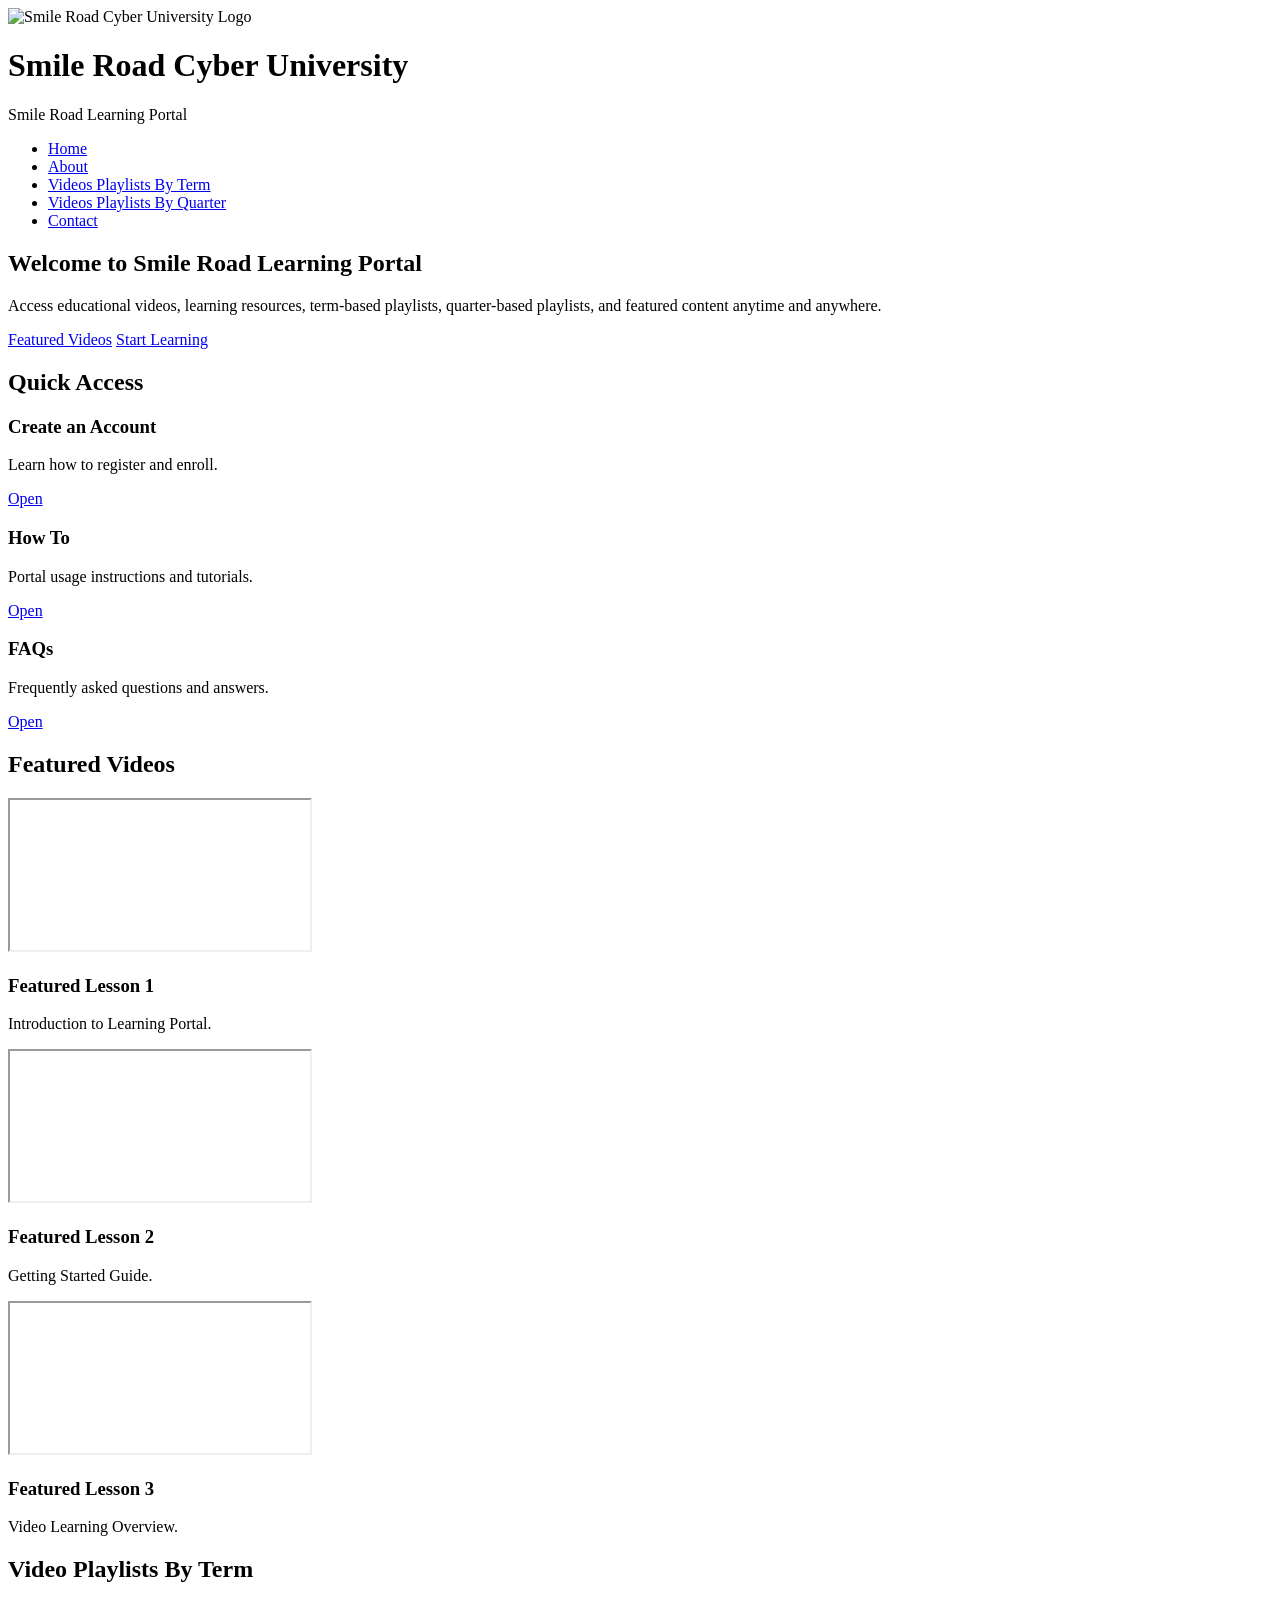
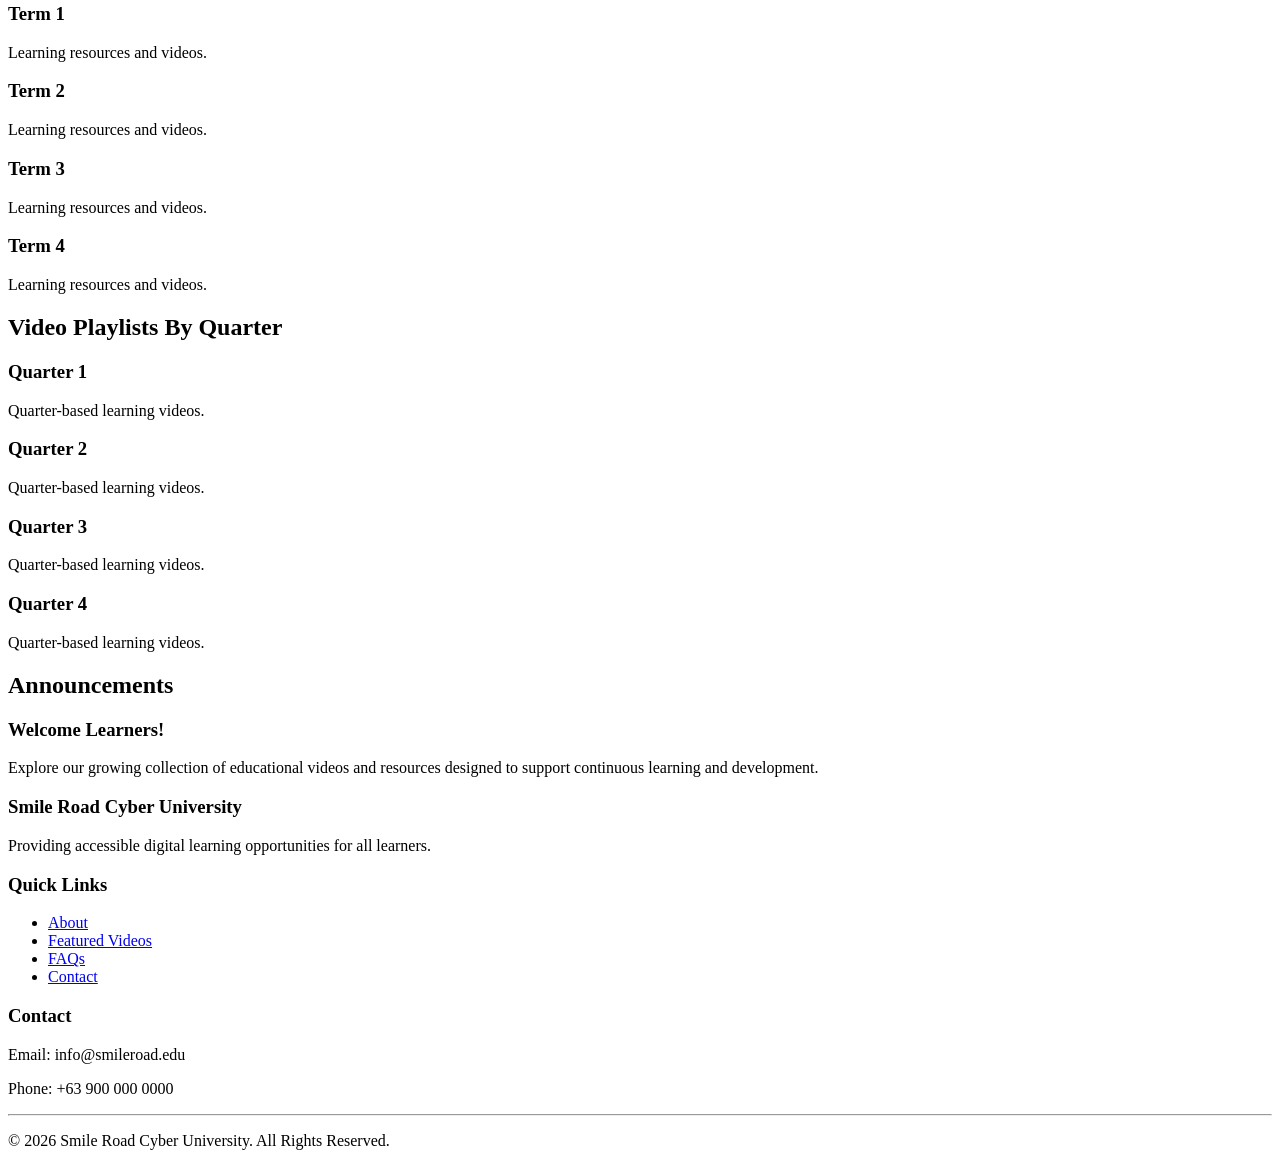
==== index.html @ a9e2092d "Create index.html" ====
<!DOCTYPE html>
<html lang="en">
<head>
    <meta charset="UTF-8">
    <meta name="viewport" content="width=device-width, initial-scale=1.0">
    <title>Smile Road Learning Portal | Home</title>

    <link rel="stylesheet" href="css/style.css">

    <link rel="preconnect" href="https://fonts.googleapis.com">
    <link href="https://fonts.googleapis.com/css2?family=Poppins:wght@300;400;500;600;700&display=swap" rel="stylesheet">
</head>

<body>

    <!-- HEADER -->
    <header>
        <div class="container">

            <div class="logo-area">
                <img src="images/logo.png" alt="Smile Road Cyber University Logo" class="logo">
                <div>
                    <h1>Smile Road Cyber University</h1>
                    <p>Smile Road Learning Portal</p>
                </div>
            </div>

            <nav>
                <ul>
                    <li><a href="index.html" class="active">Home</a></li>
                    <li><a href="about.html">About</a></li>
                    <li><a href="videos-by-term.html">Videos Playlists By Term</a></li>
                    <li><a href="videos-by-quarter.html">Videos Playlists By Quarter</a></li>
                    <li><a href="contact.html">Contact</a></li>
                </ul>
            </nav>

        </div>
    </header>

    <!-- HERO SECTION -->
    <section class="hero">
        <div class="hero-content">

            <h2>Welcome to Smile Road Learning Portal</h2>

            <p>
                Access educational videos, learning resources,
                term-based playlists, quarter-based playlists,
                and featured content anytime and anywhere.
            </p>

            <div class="hero-buttons">
                <a href="featured-videos.html" class="btn">Featured Videos</a>
                <a href="videos-by-term.html" class="btn btn-secondary">Start Learning</a>
            </div>

        </div>
    </section>

    <!-- QUICK LINKS -->
    <section class="quick-links">

        <div class="container">

            <h2>Quick Access</h2>

            <div class="cards">

                <div class="card">
                    <h3>Create an Account</h3>
                    <p>Learn how to register and enroll.</p>
                    <a href="create-account.html">Open</a>
                </div>

                <div class="card">
                    <h3>How To</h3>
                    <p>Portal usage instructions and tutorials.</p>
                    <a href="how-to.html">Open</a>
                </div>

                <div class="card">
                    <h3>FAQs</h3>
                    <p>Frequently asked questions and answers.</p>
                    <a href="faqs.html">Open</a>
                </div>

            </div>

        </div>

    </section>

    <!-- FEATURED VIDEOS -->
    <section class="featured-videos">

        <div class="container">

            <h2>Featured Videos</h2>

            <div class="video-grid">

                <div class="video-card">
                    <iframe
                        src="https://www.youtube.com/embed/dQw4w9WgXcQ"
                        title="Featured Video 1"
                        allowfullscreen>
                    </iframe>

                    <h3>Featured Lesson 1</h3>
                    <p>Introduction to Learning Portal.</p>
                </div>

                <div class="video-card">
                    <iframe
                        src="https://www.youtube.com/embed/jNQXAC9IVRw"
                        title="Featured Video 2"
                        allowfullscreen>
                    </iframe>

                    <h3>Featured Lesson 2</h3>
                    <p>Getting Started Guide.</p>
                </div>

                <div class="video-card">
                    <iframe
                        src="https://www.youtube.com/embed/M7lc1UVf-VE"
                        title="Featured Video 3"
                        allowfullscreen>
                    </iframe>

                    <h3>Featured Lesson 3</h3>
                    <p>Video Learning Overview.</p>
                </div>

            </div>

        </div>

    </section>

    <!-- TERM PLAYLISTS -->
    <section class="playlists">

        <div class="container">

            <h2>Video Playlists By Term</h2>

            <div class="cards">

                <div class="card">
                    <h3>Term 1</h3>
                    <p>Learning resources and videos.</p>
                </div>

                <div class="card">
                    <h3>Term 2</h3>
                    <p>Learning resources and videos.</p>
                </div>

                <div class="card">
                    <h3>Term 3</h3>
                    <p>Learning resources and videos.</p>
                </div>

                <div class="card">
                    <h3>Term 4</h3>
                    <p>Learning resources and videos.</p>
                </div>

            </div>

        </div>

    </section>

    <!-- QUARTER PLAYLISTS -->
    <section class="playlists-alt">

        <div class="container">

            <h2>Video Playlists By Quarter</h2>

            <div class="cards">

                <div class="card">
                    <h3>Quarter 1</h3>
                    <p>Quarter-based learning videos.</p>
                </div>

                <div class="card">
                    <h3>Quarter 2</h3>
                    <p>Quarter-based learning videos.</p>
                </div>

                <div class="card">
                    <h3>Quarter 3</h3>
                    <p>Quarter-based learning videos.</p>
                </div>

                <div class="card">
                    <h3>Quarter 4</h3>
                    <p>Quarter-based learning videos.</p>
                </div>

            </div>

        </div>

    </section>

    <!-- ANNOUNCEMENTS -->
    <section class="announcements">

        <div class="container">

            <h2>Announcements</h2>

            <div class="announcement-box">

                <h3>Welcome Learners!</h3>

                <p>
                    Explore our growing collection of educational
                    videos and resources designed to support
                    continuous learning and development.
                </p>

            </div>

        </div>

    </section>

    <!-- FOOTER -->
    <footer>

        <div class="container">

            <div class="footer-grid">

                <div>
                    <h3>Smile Road Cyber University</h3>
                    <p>
                        Providing accessible digital learning
                        opportunities for all learners.
                    </p>
                </div>

                <div>
                    <h3>Quick Links</h3>

                    <ul>
                        <li><a href="about.html">About</a></li>
                        <li><a href="featured-videos.html">Featured Videos</a></li>
                        <li><a href="faqs.html">FAQs</a></li>
                        <li><a href="contact.html">Contact</a></li>
                    </ul>
                </div>

                <div>
                    <h3>Contact</h3>

                    <p>Email: info@smileroad.edu</p>
                    <p>Phone: +63 900 000 0000</p>
                </div>

            </div>

            <hr>

            <p class="copyright">
                © 2026 Smile Road Cyber University.
                All Rights Reserved.
            </p>

        </div>

    </footer>

    <script src="js/script.js"></script>

</body>
</html>
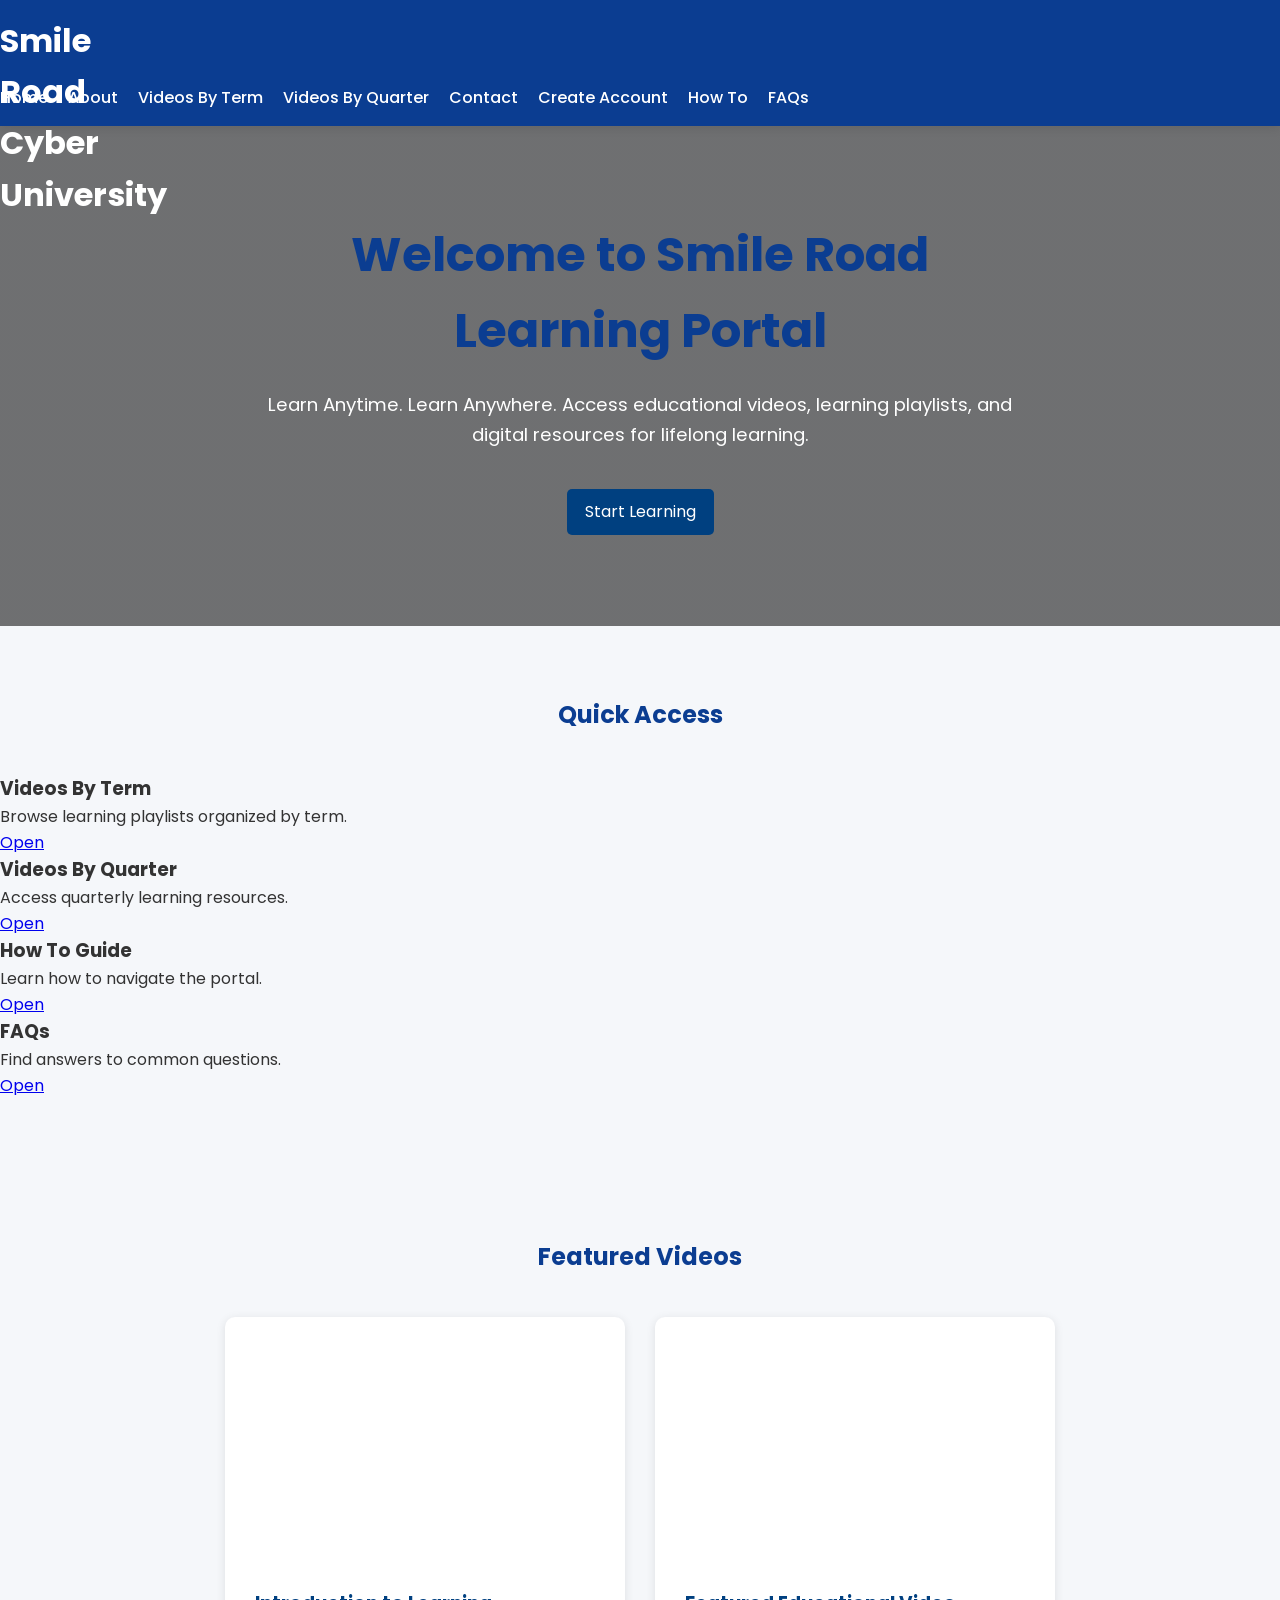
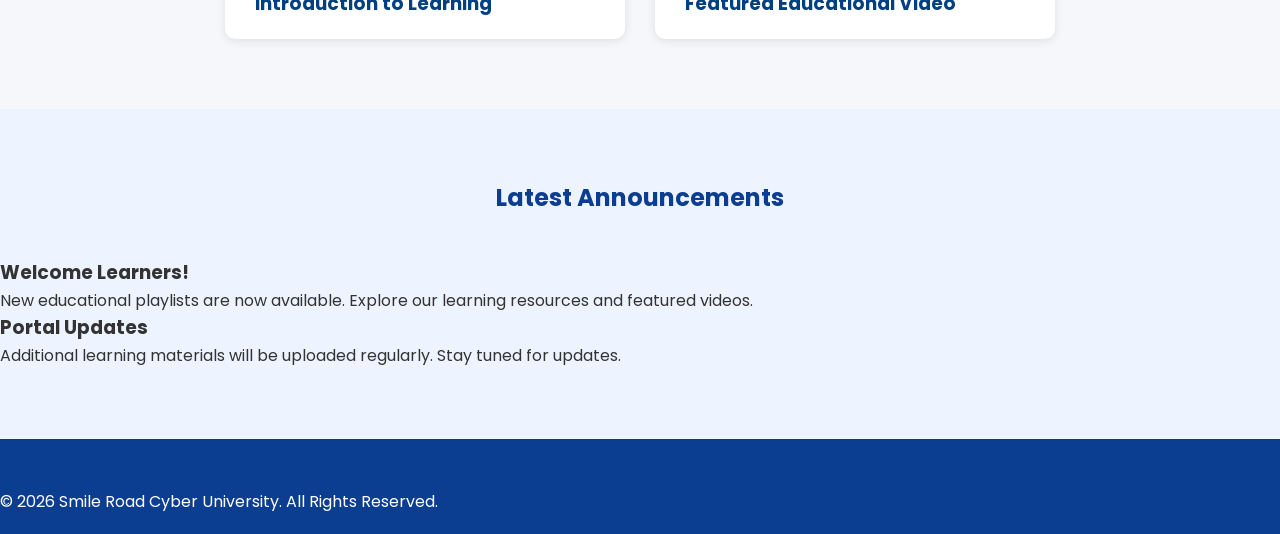
==== commit 2c23fc59: "Update index.html" ====
--- a/index.html
+++ b/index.html
@@ -13,272 +13,137 @@
 
 <body>
 
-    <!-- HEADER -->
-    <header>
-        <div class="container">
+<header>
+    <div class="logo">
+        <h1>Smile Road Cyber University</h1>
+    </div>
 
-            <div class="logo-area">
-                <img src="images/logo.png" alt="Smile Road Cyber University Logo" class="logo">
-                <div>
-                    <h1>Smile Road Cyber University</h1>
-                    <p>Smile Road Learning Portal</p>
-                </div>
-            </div>
+    <nav>
+        <ul>
+            <li><a href="index.html">Home</a></li>
+            <li><a href="about.html">About</a></li>
+            <li><a href="videos-by-term.html">Videos By Term</a></li>
+            <li><a href="videos-by-quarter.html">Videos By Quarter</a></li>
+            <li><a href="contact.html">Contact</a></li>
+            <li><a href="create-account.html">Create Account</a></li>
+            <li><a href="how-to.html">How To</a></li>
+            <li><a href="faqs.html">FAQs</a></li>
+        </ul>
+    </nav>
+</header>
 
-            <nav>
-                <ul>
-                    <li><a href="index.html" class="active">Home</a></li>
-                    <li><a href="about.html">About</a></li>
-                    <li><a href="videos-by-term.html">Videos Playlists By Term</a></li>
-                    <li><a href="videos-by-quarter.html">Videos Playlists By Quarter</a></li>
-                    <li><a href="contact.html">Contact</a></li>
-                </ul>
-            </nav>
+<!-- HERO SECTION -->
 
-        </div>
-    </header>
+<section class="hero">
 
-    <!-- HERO SECTION -->
-    <section class="hero">
-        <div class="hero-content">
+    <div class="hero-content">
+        <h2>Welcome to Smile Road Learning Portal</h2>
 
-            <h2>Welcome to Smile Road Learning Portal</h2>
+        <p>
+            Learn Anytime. Learn Anywhere.
+            Access educational videos, learning playlists,
+            and digital resources for lifelong learning.
+        </p>
 
-            <p>
-                Access educational videos, learning resources,
-                term-based playlists, quarter-based playlists,
-                and featured content anytime and anywhere.
-            </p>
+        <a href="videos-by-term.html" class="btn-primary">
+            Start Learning
+        </a>
 
-            <div class="hero-buttons">
-                <a href="featured-videos.html" class="btn">Featured Videos</a>
-                <a href="videos-by-term.html" class="btn btn-secondary">Start Learning</a>
-            </div>
+    </div>
 
-        </div>
-    </section>
+</section>
 
-    <!-- QUICK LINKS -->
-    <section class="quick-links">
+<!-- QUICK LINKS -->
 
-        <div class="container">
+<section class="quick-links">
 
-            <h2>Quick Access</h2>
+    <h2>Quick Access</h2>
 
-            <div class="cards">
+    <div class="quick-grid">
 
-                <div class="card">
-                    <h3>Create an Account</h3>
-                    <p>Learn how to register and enroll.</p>
-                    <a href="create-account.html">Open</a>
-                </div>
-
-                <div class="card">
-                    <h3>How To</h3>
-                    <p>Portal usage instructions and tutorials.</p>
-                    <a href="how-to.html">Open</a>
-                </div>
-
-                <div class="card">
-                    <h3>FAQs</h3>
-                    <p>Frequently asked questions and answers.</p>
-                    <a href="faqs.html">Open</a>
-                </div>
-
-            </div>
-
+        <div class="quick-card">
+            <h3>Videos By Term</h3>
+            <p>Browse learning playlists organized by term.</p>
+            <a href="videos-by-term.html">Open</a>
         </div>
 
-    </section>
-
-    <!-- FEATURED VIDEOS -->
-    <section class="featured-videos">
-
-        <div class="container">
-
-            <h2>Featured Videos</h2>
-
-            <div class="video-grid">
-
-                <div class="video-card">
-                    <iframe
-                        src="https://www.youtube.com/embed/dQw4w9WgXcQ"
-                        title="Featured Video 1"
-                        allowfullscreen>
-                    </iframe>
-
-                    <h3>Featured Lesson 1</h3>
-                    <p>Introduction to Learning Portal.</p>
-                </div>
-
-                <div class="video-card">
-                    <iframe
-                        src="https://www.youtube.com/embed/jNQXAC9IVRw"
-                        title="Featured Video 2"
-                        allowfullscreen>
-                    </iframe>
-
-                    <h3>Featured Lesson 2</h3>
-                    <p>Getting Started Guide.</p>
-                </div>
-
-                <div class="video-card">
-                    <iframe
-                        src="https://www.youtube.com/embed/M7lc1UVf-VE"
-                        title="Featured Video 3"
-                        allowfullscreen>
-                    </iframe>
-
-                    <h3>Featured Lesson 3</h3>
-                    <p>Video Learning Overview.</p>
-                </div>
-
-            </div>
-
+        <div class="quick-card">
+            <h3>Videos By Quarter</h3>
+            <p>Access quarterly learning resources.</p>
+            <a href="videos-by-quarter.html">Open</a>
         </div>
 
-    </section>
-
-    <!-- TERM PLAYLISTS -->
-    <section class="playlists">
-
-        <div class="container">
-
-            <h2>Video Playlists By Term</h2>
-
-            <div class="cards">
-
-                <div class="card">
-                    <h3>Term 1</h3>
-                    <p>Learning resources and videos.</p>
-                </div>
-
-                <div class="card">
-                    <h3>Term 2</h3>
-                    <p>Learning resources and videos.</p>
-                </div>
-
-                <div class="card">
-                    <h3>Term 3</h3>
-                    <p>Learning resources and videos.</p>
-                </div>
-
-                <div class="card">
-                    <h3>Term 4</h3>
-                    <p>Learning resources and videos.</p>
-                </div>
-
-            </div>
-
+        <div class="quick-card">
+            <h3>How To Guide</h3>
+            <p>Learn how to navigate the portal.</p>
+            <a href="how-to.html">Open</a>
         </div>
 
-    </section>
-
-    <!-- QUARTER PLAYLISTS -->
-    <section class="playlists-alt">
-
-        <div class="container">
-
-            <h2>Video Playlists By Quarter</h2>
-
-            <div class="cards">
-
-                <div class="card">
-                    <h3>Quarter 1</h3>
-                    <p>Quarter-based learning videos.</p>
-                </div>
-
-                <div class="card">
-                    <h3>Quarter 2</h3>
-                    <p>Quarter-based learning videos.</p>
-                </div>
-
-                <div class="card">
-                    <h3>Quarter 3</h3>
-                    <p>Quarter-based learning videos.</p>
-                </div>
-
-                <div class="card">
-                    <h3>Quarter 4</h3>
-                    <p>Quarter-based learning videos.</p>
-                </div>
-
-            </div>
-
+        <div class="quick-card">
+            <h3>FAQs</h3>
+            <p>Find answers to common questions.</p>
+            <a href="faqs.html">Open</a>
         </div>
 
-    </section>
+    </div>
 
-    <!-- ANNOUNCEMENTS -->
-    <section class="announcements">
+</section>
 
-        <div class="container">
+<!-- FEATURED VIDEOS -->
 
-            <h2>Announcements</h2>
+<section class="featured-home">
 
-            <div class="announcement-box">
+    <h2>Featured Videos</h2>
 
-                <h3>Welcome Learners!</h3>
+    <div class="video-grid">
 
-                <p>
-                    Explore our growing collection of educational
-                    videos and resources designed to support
-                    continuous learning and development.
-                </p>
-
-            </div>
-
+        <div class="video-card">
+            <iframe width="100%" height="220"
+                src="https://www.youtube.com/embed/jNQXAC9IVRw"
+                allowfullscreen>
+            </iframe>
+            <h3>Introduction to Learning</h3>
         </div>
 
-    </section>
-
-    <!-- FOOTER -->
-    <footer>
-
-        <div class="container">
-
-            <div class="footer-grid">
-
-                <div>
-                    <h3>Smile Road Cyber University</h3>
-                    <p>
-                        Providing accessible digital learning
-                        opportunities for all learners.
-                    </p>
-                </div>
-
-                <div>
-                    <h3>Quick Links</h3>
-
-                    <ul>
-                        <li><a href="about.html">About</a></li>
-                        <li><a href="featured-videos.html">Featured Videos</a></li>
-                        <li><a href="faqs.html">FAQs</a></li>
-                        <li><a href="contact.html">Contact</a></li>
-                    </ul>
-                </div>
-
-                <div>
-                    <h3>Contact</h3>
-
-                    <p>Email: info@smileroad.edu</p>
-                    <p>Phone: +63 900 000 0000</p>
-                </div>
-
-            </div>
-
-            <hr>
-
-            <p class="copyright">
-                © 2026 Smile Road Cyber University.
-                All Rights Reserved.
-            </p>
-
+        <div class="video-card">
+            <iframe width="100%" height="220"
+                src="https://www.youtube.com/embed/dQw4w9WgXcQ"
+                allowfullscreen>
+            </iframe>
+            <h3>Featured Educational Video</h3>
         </div>
 
-    </footer>
+    </div>
 
-    <script src="js/script.js"></script>
+</section>
+
+<!-- ANNOUNCEMENTS -->
+
+<section class="announcements">
+
+    <h2>Latest Announcements</h2>
+
+    <div class="announcement-card">
+        <h3>Welcome Learners!</h3>
+        <p>
+            New educational playlists are now available.
+            Explore our learning resources and featured videos.
+        </p>
+    </div>
+
+    <div class="announcement-card">
+        <h3>Portal Updates</h3>
+        <p>
+            Additional learning materials will be uploaded regularly.
+            Stay tuned for updates.
+        </p>
+    </div>
+
+</section>
+
+<footer>
+    <p>&copy; 2026 Smile Road Cyber University. All Rights Reserved.</p>
+</footer>
 
 </body>
 </html>
--- a/css/style.css
+++ b/css/style.css
@@ -0,0 +1,748 @@
+/* ===================================
+   SMILE ROAD LEARNING PORTAL
+   MAIN STYLESHEET
+=================================== */
+
+*{
+    margin:0;
+    padding:0;
+    box-sizing:border-box;
+}
+
+html{
+    scroll-behavior:smooth;
+}
+
+body{
+    font-family:'Poppins', sans-serif;
+    background:#f5f7fa;
+    color:#333;
+    line-height:1.6;
+}
+
+/* =====================
+   CONTAINER
+===================== */
+
+.container{
+    width:90%;
+    max-width:1200px;
+    margin:auto;
+}
+
+/* =====================
+   HEADER
+===================== */
+
+header{
+    background:#0b3d91;
+    color:#fff;
+    padding:15px 0;
+    position:sticky;
+    top:0;
+    z-index:1000;
+    box-shadow:0 2px 10px rgba(0,0,0,0.1);
+}
+
+header .container{
+    display:flex;
+    justify-content:space-between;
+    align-items:center;
+    flex-wrap:wrap;
+}
+
+.logo-area{
+    display:flex;
+    align-items:center;
+    gap:15px;
+}
+
+.logo{
+    width:70px;
+    height:70px;
+    object-fit:contain;
+}
+
+.logo-area h1{
+    font-size:1.4rem;
+}
+
+.logo-area p{
+    font-size:0.85rem;
+}
+
+/* =====================
+   NAVIGATION
+===================== */
+
+nav ul{
+    display:flex;
+    list-style:none;
+    gap:20px;
+    flex-wrap:wrap;
+}
+
+nav ul li a{
+    text-decoration:none;
+    color:#fff;
+    font-weight:500;
+    transition:0.3s;
+}
+
+nav ul li a:hover,
+nav ul li a.active{
+    color:#ffd700;
+}
+
+/* =====================
+   HERO
+===================== */
+
+.hero{
+    background:linear-gradient(
+        rgba(0,0,0,0.55),
+        rgba(0,0,0,0.55)
+    ),
+    url('../images/banner.jpg');
+
+    background-size:cover;
+    background-position:center;
+    min-height:500px;
+
+    display:flex;
+    justify-content:center;
+    align-items:center;
+    text-align:center;
+
+    color:white;
+    padding:40px;
+}
+
+.hero-content{
+    max-width:800px;
+}
+
+.hero h2{
+    font-size:3rem;
+    margin-bottom:20px;
+}
+
+.hero p{
+    font-size:1.15rem;
+    margin-bottom:25px;
+}
+
+/* =====================
+   BUTTONS
+===================== */
+
+.btn{
+    display:inline-block;
+    background:#ffd700;
+    color:#000;
+    text-decoration:none;
+    padding:12px 25px;
+    border-radius:6px;
+    font-weight:600;
+    margin:5px;
+    transition:.3s;
+}
+
+.btn:hover{
+    transform:translateY(-2px);
+}
+
+.btn-secondary{
+    background:white;
+}
+
+/* =====================
+   SECTION
+===================== */
+
+section{
+    padding:70px 0;
+}
+
+section h2{
+    text-align:center;
+    margin-bottom:40px;
+    color:#0b3d91;
+}
+
+/* =====================
+   CARDS
+===================== */
+
+.cards{
+    display:grid;
+    grid-template-columns:repeat(auto-fit,minmax(250px,1fr));
+    gap:25px;
+}
+
+.card{
+    background:white;
+    border-radius:12px;
+    padding:25px;
+    box-shadow:0 3px 12px rgba(0,0,0,.08);
+    transition:.3s;
+    text-align:center;
+}
+
+.card:hover{
+    transform:translateY(-6px);
+}
+
+.card h3{
+    margin-bottom:15px;
+    color:#0b3d91;
+}
+
+.card p{
+    margin-bottom:15px;
+}
+
+.card a{
+    text-decoration:none;
+    color:#0b3d91;
+    font-weight:bold;
+}
+
+/* =====================
+   FEATURED VIDEOS
+===================== */
+
+.video-grid{
+    display:grid;
+    grid-template-columns:repeat(auto-fit,minmax(320px,1fr));
+    gap:30px;
+}
+
+.video-card{
+    background:white;
+    border-radius:10px;
+    overflow:hidden;
+    box-shadow:0 4px 12px rgba(0,0,0,.08);
+}
+
+.video-card iframe{
+    width:100%;
+    height:220px;
+    border:none;
+}
+
+.video-card h3{
+    padding:15px 15px 5px;
+}
+
+.video-card p{
+    padding:0 15px 15px;
+}
+
+/* =====================
+   ANNOUNCEMENTS
+===================== */
+
+.announcements{
+    background:#eef4ff;
+}
+
+.announcement-box{
+    background:white;
+    padding:30px;
+    border-radius:12px;
+    text-align:center;
+    box-shadow:0 3px 10px rgba(0,0,0,.08);
+}
+
+.announcement-box h3{
+    color:#0b3d91;
+    margin-bottom:15px;
+}
+
+/* =====================
+   FOOTER
+===================== */
+
+footer{
+    background:#0b3d91;
+    color:white;
+    padding:50px 0 20px;
+}
+
+.footer-grid{
+    display:grid;
+    grid-template-columns:repeat(auto-fit,minmax(250px,1fr));
+    gap:30px;
+}
+
+.footer-grid h3{
+    margin-bottom:15px;
+    color:#ffd700;
+}
+
+.footer-grid ul{
+    list-style:none;
+}
+
+.footer-grid ul li{
+    margin-bottom:10px;
+}
+
+.footer-grid ul li a{
+    color:white;
+    text-decoration:none;
+}
+
+.footer-grid ul li a:hover{
+    color:#ffd700;
+}
+
+footer hr{
+    margin:30px 0;
+    border:none;
+    height:1px;
+    background:rgba(255,255,255,.2);
+}
+
+.copyright{
+    text-align:center;
+}
+
+/* =====================
+   TABLES
+===================== */
+
+table{
+    width:100%;
+    border-collapse:collapse;
+    margin-top:20px;
+}
+
+table th,
+table td{
+    border:1px solid #ddd;
+    padding:12px;
+    text-align:left;
+}
+
+table th{
+    background:#0b3d91;
+    color:white;
+}
+
+/* =====================
+   FORMS
+===================== */
+
+form{
+    background:white;
+    padding:30px;
+    border-radius:12px;
+    box-shadow:0 3px 10px rgba(0,0,0,.08);
+}
+
+form label{
+    display:block;
+    margin-bottom:5px;
+    font-weight:600;
+}
+
+form input,
+form textarea,
+form select{
+    width:100%;
+    padding:12px;
+    margin-bottom:15px;
+    border:1px solid #ccc;
+    border-radius:6px;
+}
+
+form button{
+    background:#0b3d91;
+    color:white;
+    border:none;
+    padding:12px 20px;
+    border-radius:6px;
+    cursor:pointer;
+}
+
+form button:hover{
+    opacity:.9;
+}
+
+/* =====================
+   FAQS
+===================== */
+
+.faq-item{
+    background:white;
+    margin-bottom:15px;
+    border-radius:8px;
+    overflow:hidden;
+    box-shadow:0 3px 10px rgba(0,0,0,.08);
+}
+
+.faq-question{
+    background:#0b3d91;
+    color:white;
+    padding:15px;
+    cursor:pointer;
+    font-weight:600;
+}
+
+.faq-answer{
+    padding:15px;
+}
+
+/* =====================
+   CONTACT
+===================== */
+
+.contact-info{
+    display:grid;
+    grid-template-columns:repeat(auto-fit,minmax(250px,1fr));
+    gap:25px;
+}
+
+.contact-card{
+    background:white;
+    padding:25px;
+    border-radius:12px;
+    text-align:center;
+    box-shadow:0 3px 10px rgba(0,0,0,.08);
+}
+
+/* =====================
+   UTILITIES
+===================== */
+
+.text-center{
+    text-align:center;
+}
+
+.mt-1{margin-top:10px;}
+.mt-2{margin-top:20px;}
+.mt-3{margin-top:30px;}
+.mt-4{margin-top:40px;}
+.mt-5{margin-top:50px;}
+
+.mb-1{margin-bottom:10px;}
+.mb-2{margin-bottom:20px;}
+.mb-3{margin-bottom:30px;}
+.mb-4{margin-bottom:40px;}
+.mb-5{margin-bottom:50px;}
+
+/* =====================
+   MOBILE RESPONSIVE
+===================== */
+
+@media(max-width:992px){
+
+    header .container{
+        flex-direction:column;
+        gap:20px;
+    }
+
+    nav ul{
+        justify-content:center;
+    }
+
+    .hero h2{
+        font-size:2.3rem;
+    }
+
+}
+
+@media(max-width:768px){
+
+    .hero{
+        min-height:400px;
+        padding:25px;
+    }
+
+    .hero h2{
+        font-size:2rem;
+    }
+
+    .hero p{
+        font-size:1rem;
+    }
+
+    nav ul{
+        flex-direction:column;
+        text-align:center;
+    }
+
+    .logo-area{
+        flex-direction:column;
+        text-align:center;
+    }
+
+}
+
+@media(max-width:480px){
+
+    .hero h2{
+        font-size:1.6rem;
+    }
+
+    .btn{
+        display:block;
+        width:100%;
+        margin-bottom:10px;
+    }
+
+}
+.featured-videos {
+    padding: 50px 20px;
+    text-align: center;
+}
+
+.video-grid {
+    display: flex;
+    flex-wrap: wrap;
+    justify-content: center;
+    gap: 30px;
+    margin-top: 30px;
+}
+
+.video-card {
+    width: 400px;
+    background: #ffffff;
+    border-radius: 10px;
+    padding: 15px;
+    box-shadow: 0 2px 10px rgba(0,0,0,0.1);
+}
+
+.video-card h3 {
+    margin-top: 15px;
+    color: #004080;
+}
+.page-banner {
+    text-align: center;
+    padding: 50px 20px;
+    background: #f4f4f4;
+}
+
+.playlist-container {
+    display: flex;
+    flex-wrap: wrap;
+    justify-content: center;
+    gap: 20px;
+    padding: 40px;
+}
+
+.card {
+    background: white;
+    width: 250px;
+    padding: 20px;
+    border-radius: 10px;
+    box-shadow: 0 2px 10px rgba(0,0,0,0.1);
+    text-align: center;
+}
+
+.card h3 {
+    color: #004080;
+    margin-bottom: 10px;
+}
+
+.card a {
+    display: inline-block;
+    margin-top: 15px;
+    text-decoration: none;
+    background: #004080;
+    color: white;
+    padding: 10px 15px;
+    border-radius: 5px;
+}
+
+.card a:hover {
+    background: #0066cc;
+}
+.contact-section {
+    display: flex;
+    flex-wrap: wrap;
+    gap: 40px;
+    padding: 50px;
+}
+
+.contact-info,
+.contact-form {
+    flex: 1;
+    min-width: 300px;
+}
+
+.contact-info h3,
+.contact-form h3 {
+    margin-bottom: 20px;
+    color: #004080;
+}
+
+.contact-info p {
+    margin-bottom: 15px;
+}
+
+.contact-form form {
+    display: flex;
+    flex-direction: column;
+}
+
+.contact-form label {
+    margin-top: 15px;
+    margin-bottom: 5px;
+    font-weight: bold;
+}
+
+.contact-form input,
+.contact-form textarea {
+    padding: 12px;
+    border: 1px solid #cccccc;
+    border-radius: 5px;
+}
+
+.contact-form button {
+    margin-top: 20px;
+    padding: 12px;
+    background: #004080;
+    color: white;
+    border: none;
+    border-radius: 5px;
+    cursor: pointer;
+}
+
+.contact-form button:hover {
+    background: #0066cc;
+}
+
+.map-section {
+    padding: 50px;
+    text-align: center;
+}
+
+.map-section h2 {
+    margin-bottom: 20px;
+    color: #004080;
+}
+.account-section {
+    display: flex;
+    flex-wrap: wrap;
+    gap: 25px;
+    padding: 50px;
+    justify-content: center;
+}
+
+.account-card {
+    background: #ffffff;
+    width: 320px;
+    padding: 25px;
+    border-radius: 10px;
+    box-shadow: 0 2px 10px rgba(0,0,0,0.1);
+}
+
+.account-card h3 {
+    color: #004080;
+    margin-bottom: 15px;
+}
+
+.account-card ol,
+.account-card ul {
+    padding-left: 20px;
+}
+
+.account-card li {
+    margin-bottom: 10px;
+}
+
+.btn-primary {
+    display: inline-block;
+    margin-top: 15px;
+    padding: 10px 18px;
+    background: #004080;
+    color: white;
+    text-decoration: none;
+    border-radius: 5px;
+}
+
+.btn-primary:hover {
+    background: #0066cc;
+}
+.howto-section {
+    display: flex;
+    flex-wrap: wrap;
+    justify-content: center;
+    gap: 25px;
+    padding: 50px;
+}
+
+.step-card {
+    width: 280px;
+    background: #ffffff;
+    padding: 25px;
+    border-radius: 10px;
+    text-align: center;
+    box-shadow: 0 2px 10px rgba(0,0,0,0.1);
+}
+
+.step-number {
+    width: 60px;
+    height: 60px;
+    line-height: 60px;
+    margin: 0 auto 15px;
+    background: #004080;
+    color: white;
+    font-size: 24px;
+    font-weight: bold;
+    border-radius: 50%;
+}
+
+.step-card h3 {
+    color: #004080;
+    margin-bottom: 10px;
+}
+
+.learning-tips {
+    padding: 50px;
+    background: #f5f5f5;
+}
+
+.learning-tips h2 {
+    text-align: center;
+    color: #004080;
+    margin-bottom: 20px;
+}
+
+.learning-tips ul {
+    max-width: 700px;
+    margin: auto;
+}
+
+.learning-tips li {
+    margin-bottom: 12px;
+    font-size: 17px;
+}
+.faq-container {
+    max-width: 900px;
+    margin: 50px auto;
+    padding: 20px;
+}
+
+.faq-item {
+    background: #ffffff;
+    margin-bottom: 15px;
+    border-radius: 8px;
+    padding: 15px;
+    box-shadow: 0 2px 8px rgba(0,0,0,0.1);
+}
+
+.faq-item summary {
+    cursor: pointer;
+    font-weight: bold;
+    color: #004080;
+    font-size: 18px;
+}
+
+.faq-item p {
+    margin-top: 15px;
+    line-height: 1.6;
+}
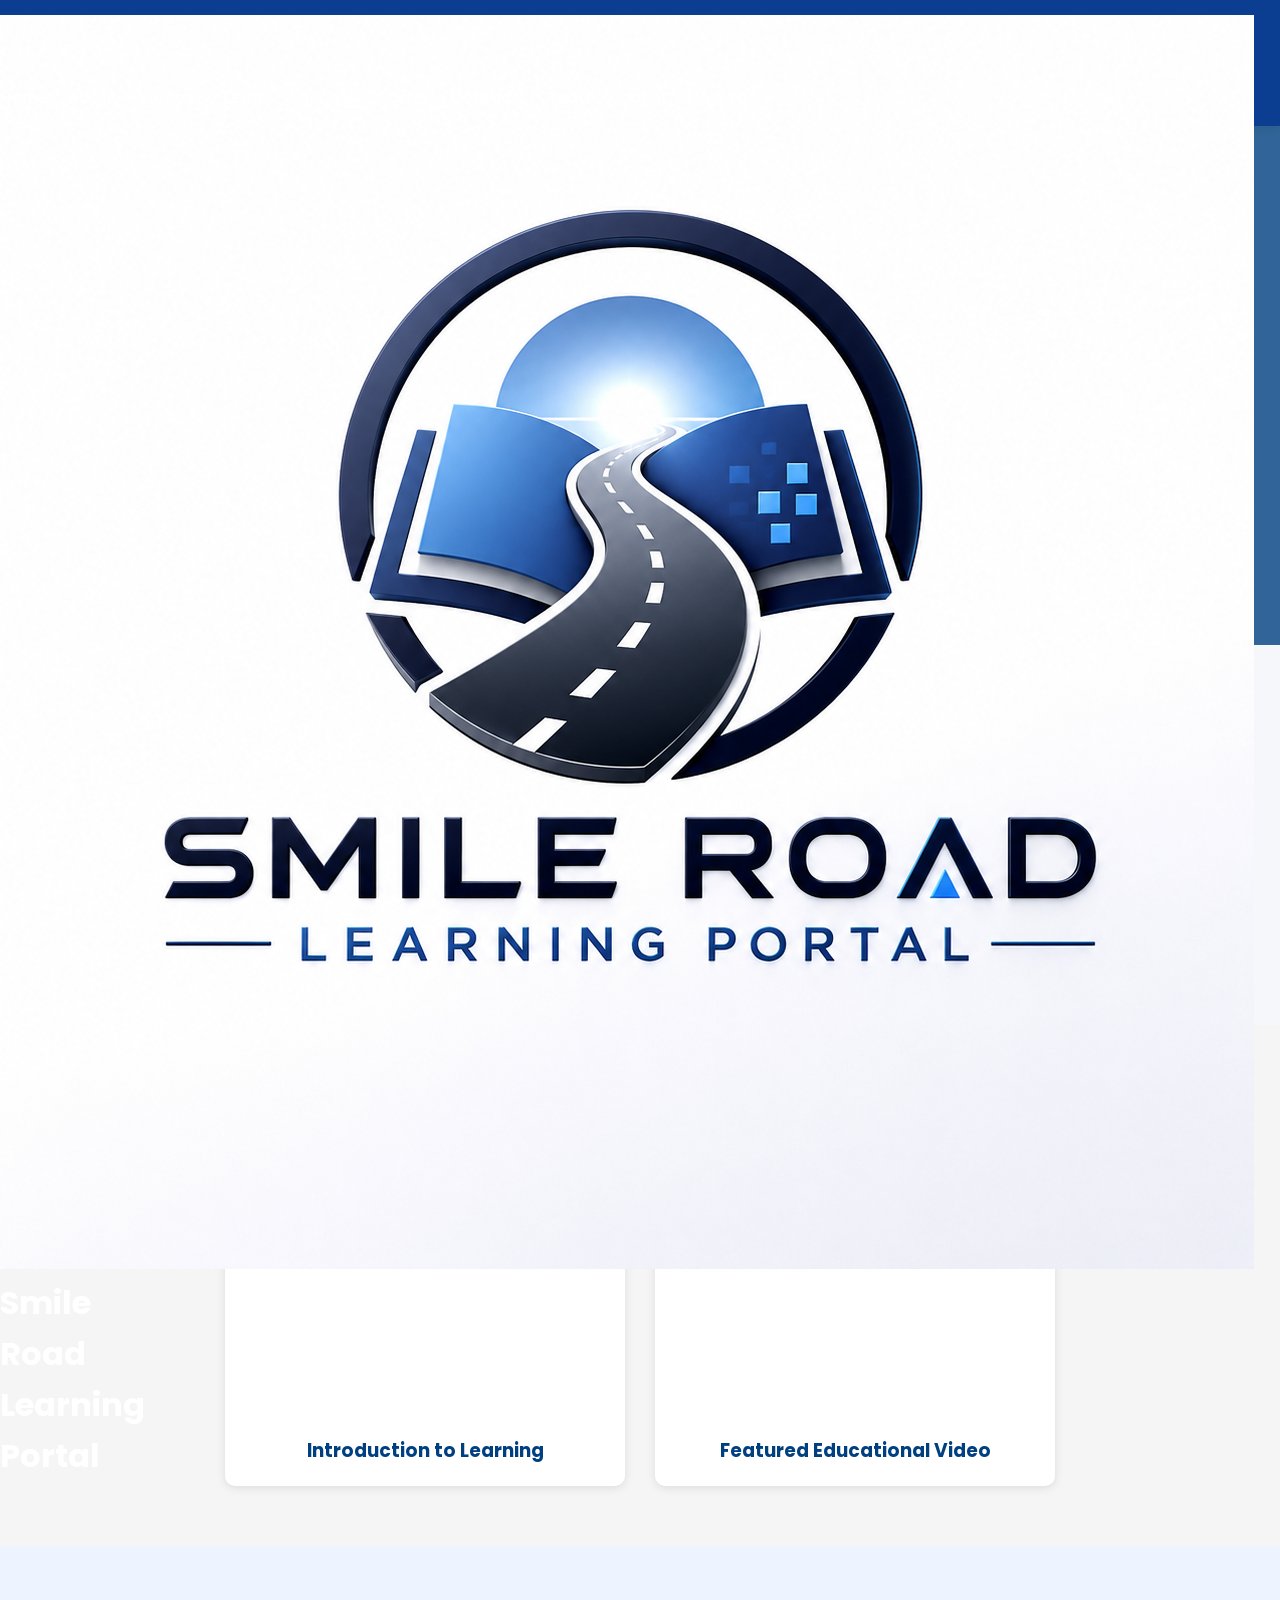
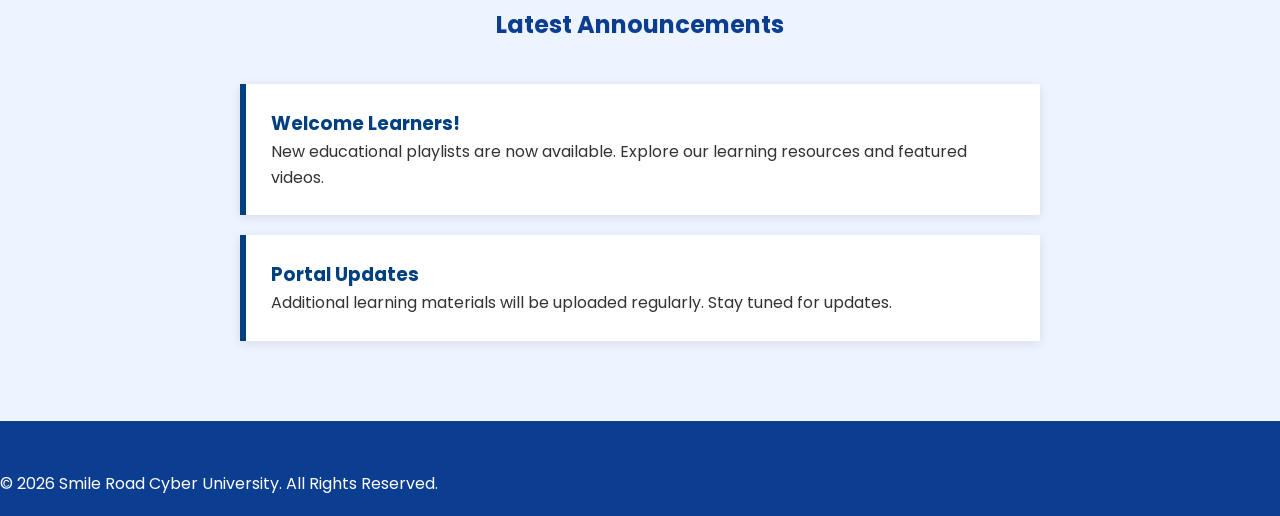
==== commit dbf06915: "Update index.html" ====
--- a/index.html
+++ b/index.html
@@ -14,9 +14,10 @@
 <body>
 
 <header>
-    <div class="logo">
-        <h1>Smile Road Cyber University</h1>
-    </div>
+<div class="logo">
+    <img src="assets/logos/logo.png" alt="Smile Road Logo">
+    <h1>Smile Road Learning Portal</h1>
+</div>
 
     <nav>
         <ul>
--- a/css/style.css
+++ b/css/style.css
@@ -746,3 +746,93 @@
     margin-top: 15px;
     line-height: 1.6;
 }
+/* HERO */
+
+.hero {
+    background: linear-gradient(
+        rgba(0,64,128,0.8),
+        rgba(0,64,128,0.8)
+    ),
+    url('../images/banner.jpg');
+
+    background-size: cover;
+    background-position: center;
+
+    color: white;
+    text-align: center;
+    padding: 120px 20px;
+}
+
+.hero h2 {
+    font-size: 42px;
+    margin-bottom: 20px;
+}
+
+.hero p {
+    max-width: 800px;
+    margin: auto;
+    font-size: 20px;
+}
+
+/* QUICK LINKS */
+
+.quick-links {
+    padding: 60px 20px;
+    text-align: center;
+}
+
+.quick-grid {
+    display: flex;
+    flex-wrap: wrap;
+    gap: 25px;
+    justify-content: center;
+}
+
+.quick-card {
+    width: 250px;
+    background: white;
+    padding: 20px;
+    border-radius: 10px;
+    box-shadow: 0 2px 10px rgba(0,0,0,.1);
+}
+
+.quick-card h3 {
+    color: #004080;
+}
+
+.quick-card a {
+    display: inline-block;
+    margin-top: 15px;
+    background: #004080;
+    color: white;
+    padding: 10px 20px;
+    text-decoration: none;
+    border-radius: 5px;
+}
+
+/* FEATURED HOME */
+
+.featured-home {
+    padding: 60px 20px;
+    background: #f5f5f5;
+    text-align: center;
+}
+
+/* ANNOUNCEMENTS */
+
+.announcements {
+    padding: 60px 20px;
+}
+
+.announcement-card {
+    background: white;
+    margin: 20px auto;
+    max-width: 800px;
+    padding: 25px;
+    border-left: 6px solid #004080;
+    box-shadow: 0 2px 10px rgba(0,0,0,.1);
+}
+
+.announcement-card h3 {
+    color: #004080;
+}
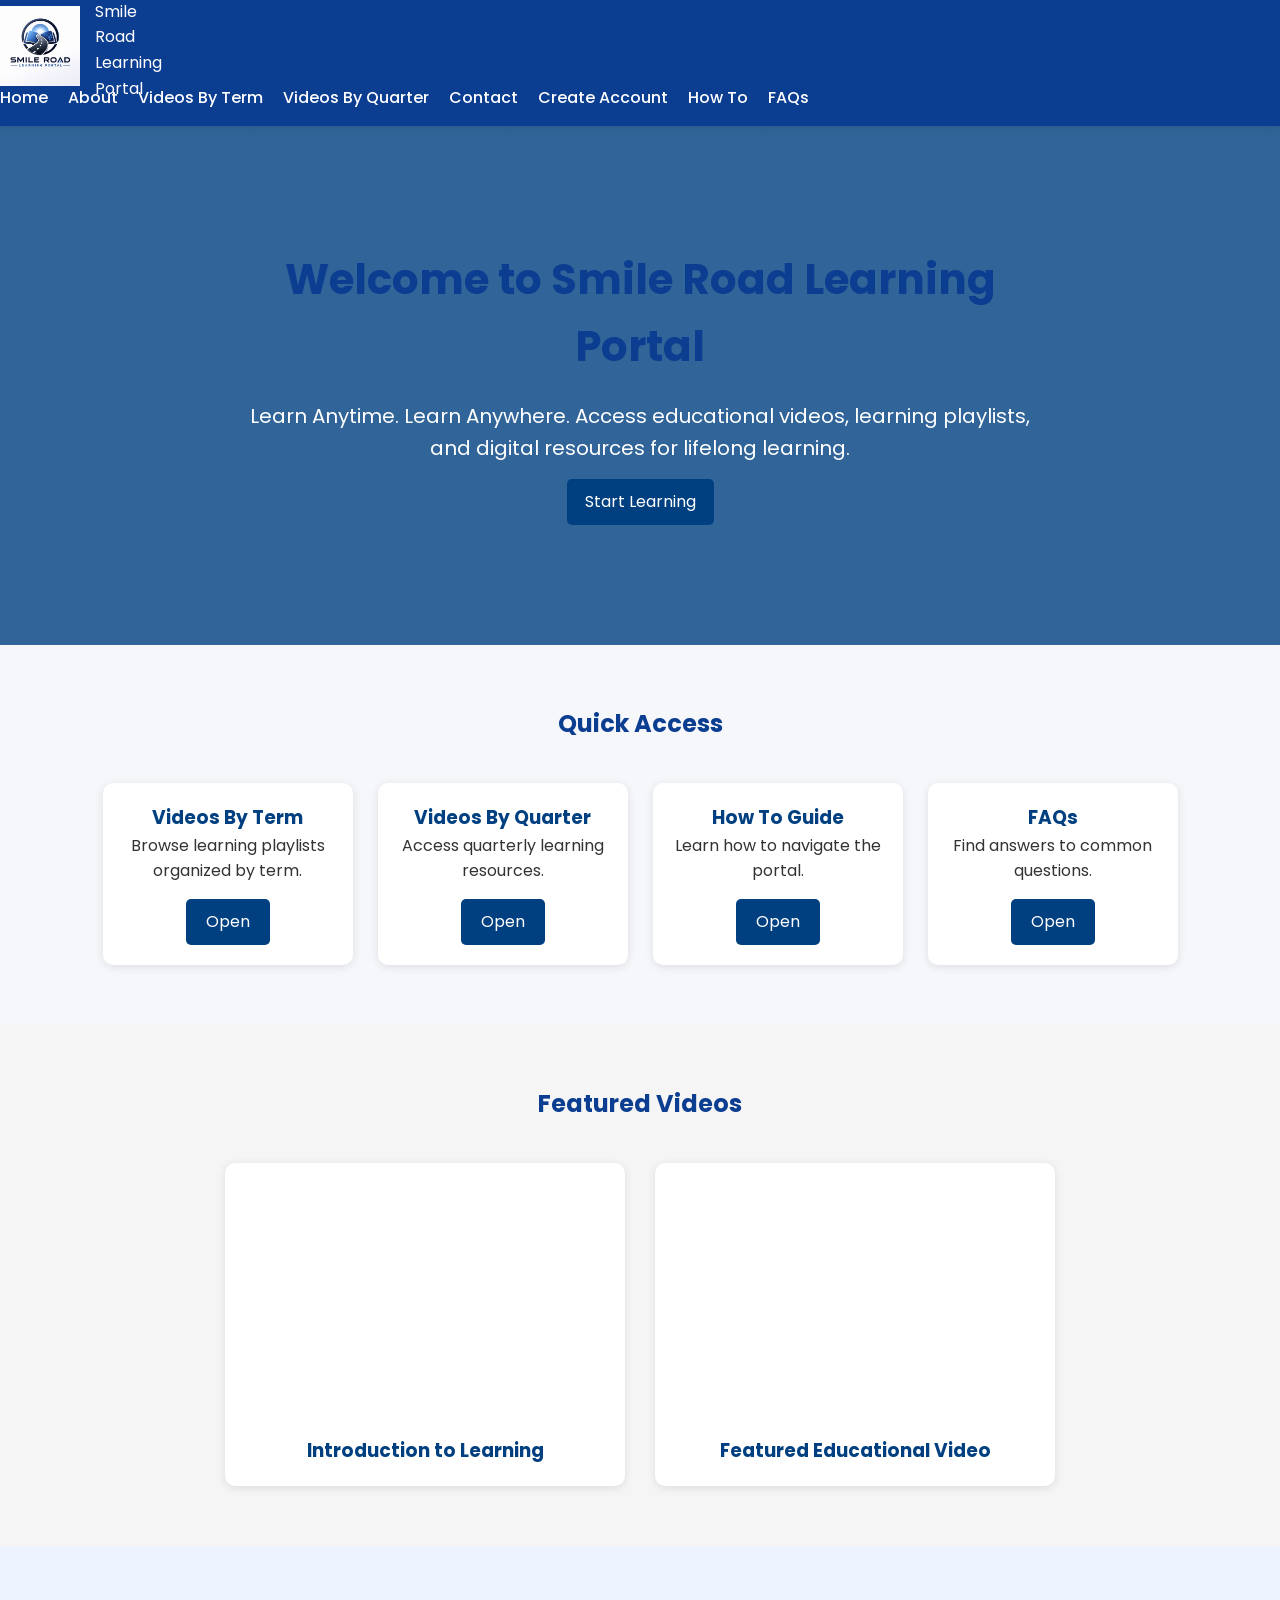
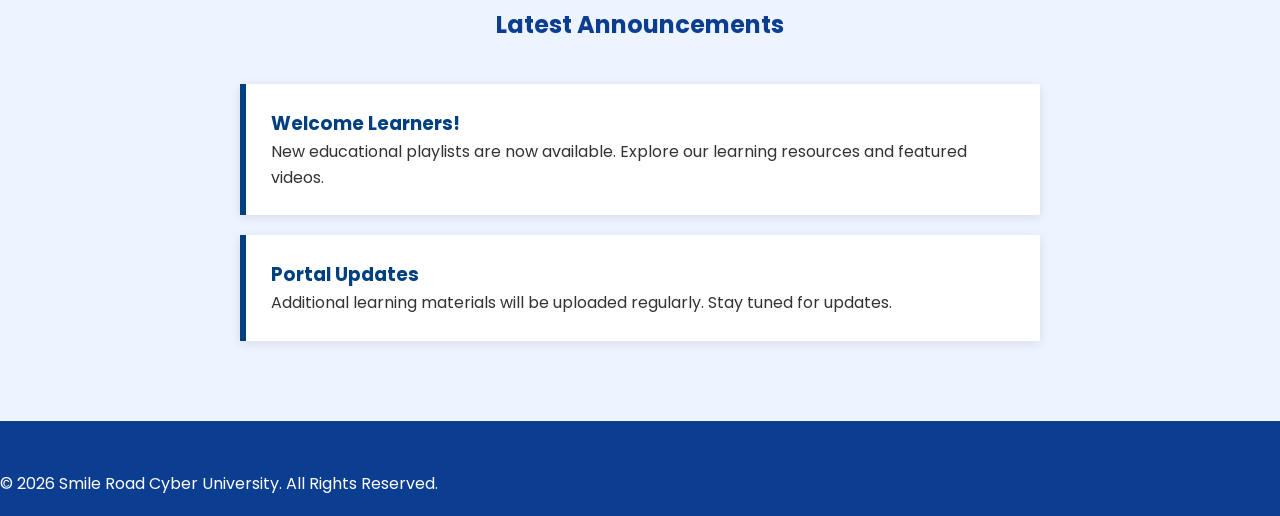
==== commit 8c1cef07: "Update index.html" ====
--- a/index.html
+++ b/index.html
@@ -15,8 +15,10 @@
 
 <header>
 <div class="logo">
-    <img src="assets/logos/logo.png" alt="Smile Road Logo">
-    <h1>Smile Road Learning Portal</h1>
+    <a href="index.html">
+        <img src="assets/logos/logo.png" alt="Smile Road Logo">
+    </a>
+    <span>Smile Road Learning Portal</span>
 </div>
 
     <nav>
--- a/css/style.css
+++ b/css/style.css
@@ -836,3 +836,18 @@
 .announcement-card h3 {
     color: #004080;
 }
+.logo {
+    display: flex;
+    align-items: center;
+    gap: 15px;
+}
+
+.logo img {
+    width: 80px;
+    height: auto;
+}
+
+.logo h1 {
+    color: white;
+    margin: 0;
+}
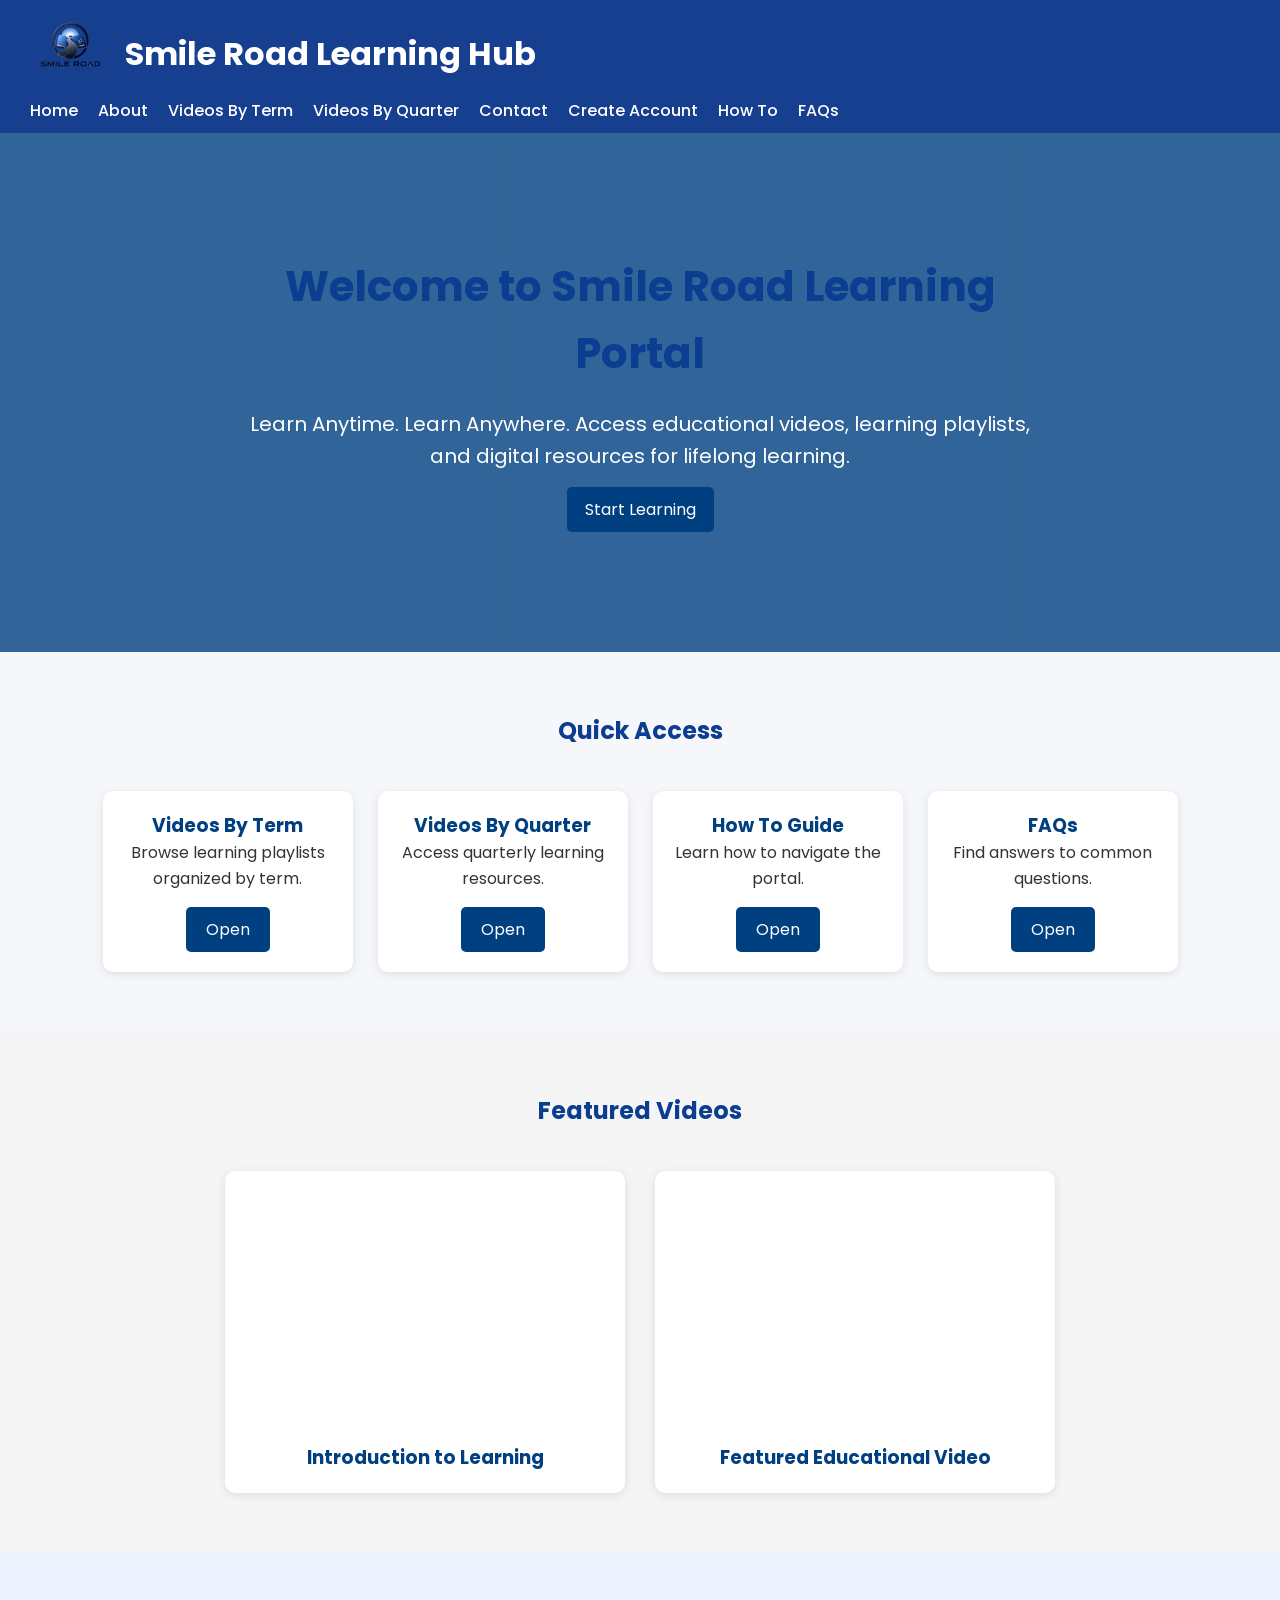
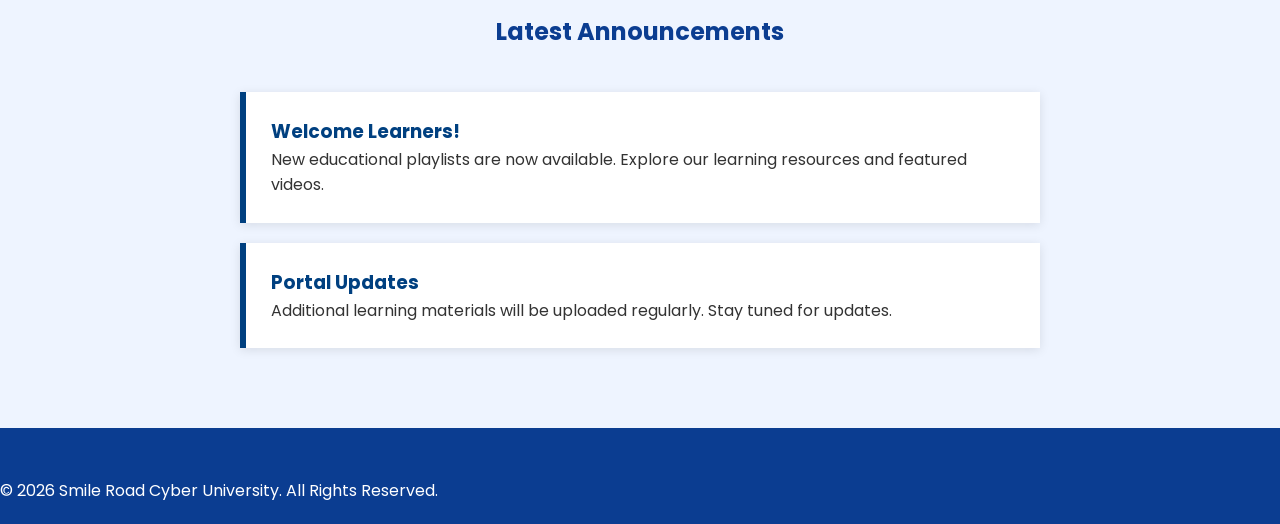
==== commit 1e721b7b: "Update index.html" ====
--- a/index.html
+++ b/index.html
@@ -18,7 +18,7 @@
     <a href="index.html">
         <img src="assets/logos/logo.png" alt="Smile Road Logo">
     </a>
-    <span>Smile Road Learning Portal</span>
+    <h1>Smile Road Learning Hub</h1>
 </div>
 
     <nav>
--- a/css/style.css
+++ b/css/style.css
@@ -34,41 +34,45 @@
    HEADER
 ===================== */
 
-header{
-    background:#0b3d91;
-    color:#fff;
-    padding:15px 0;
-    position:sticky;
-    top:0;
-    z-index:1000;
-    box-shadow:0 2px 10px rgba(0,0,0,0.1);
-}
-
-header .container{
-    display:flex;
-    justify-content:space-between;
-    align-items:center;
-    flex-wrap:wrap;
-}
-
-.logo-area{
-    display:flex;
-    align-items:center;
-    gap:15px;
-}
-
-.logo{
-    width:70px;
-    height:70px;
-    object-fit:contain;
-}
-
-.logo-area h1{
-    font-size:1.4rem;
-}
-
-.logo-area p{
-    font-size:0.85rem;
+header {
+    background: #173f90;
+    display: flex;
+    justify-content: space-between;
+    align-items: center;
+    padding: 10px 30px;
+    flex-wrap: wrap;
+}
+
+.logo {
+    display: flex;
+    align-items: center;
+    gap: 12px;
+}
+
+.logo img {
+    width: 60px;
+    height: auto;
+}
+
+.logo span {
+    color: white;
+    font-size: 28px;
+    font-weight: bold;
+    white-space: nowrap;
+}
+
+nav ul {
+    display: flex;
+    list-style: none;
+    gap: 20px;
+    margin: 0;
+    padding: 0;
+}
+
+nav a {
+    color: white;
+    text-decoration: none;
+    font-weight: 600;
 }
 
 /* =====================
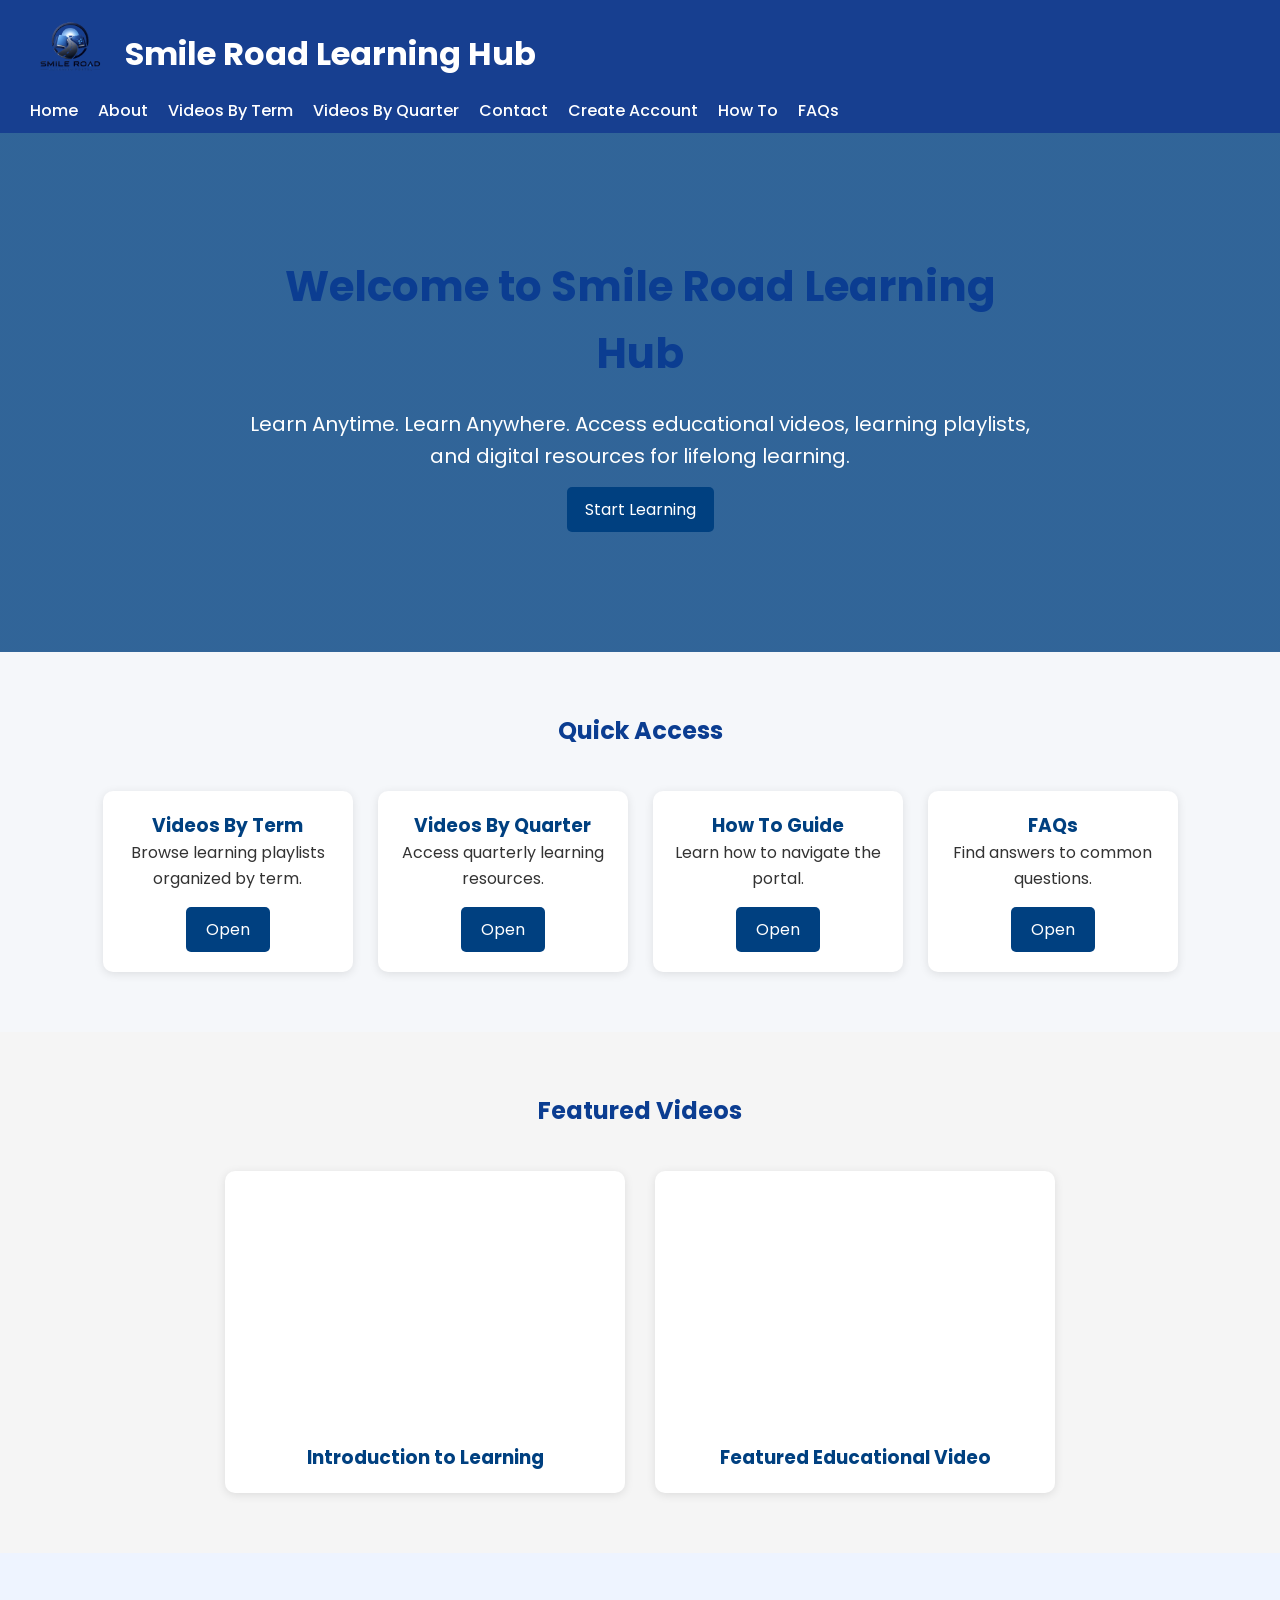
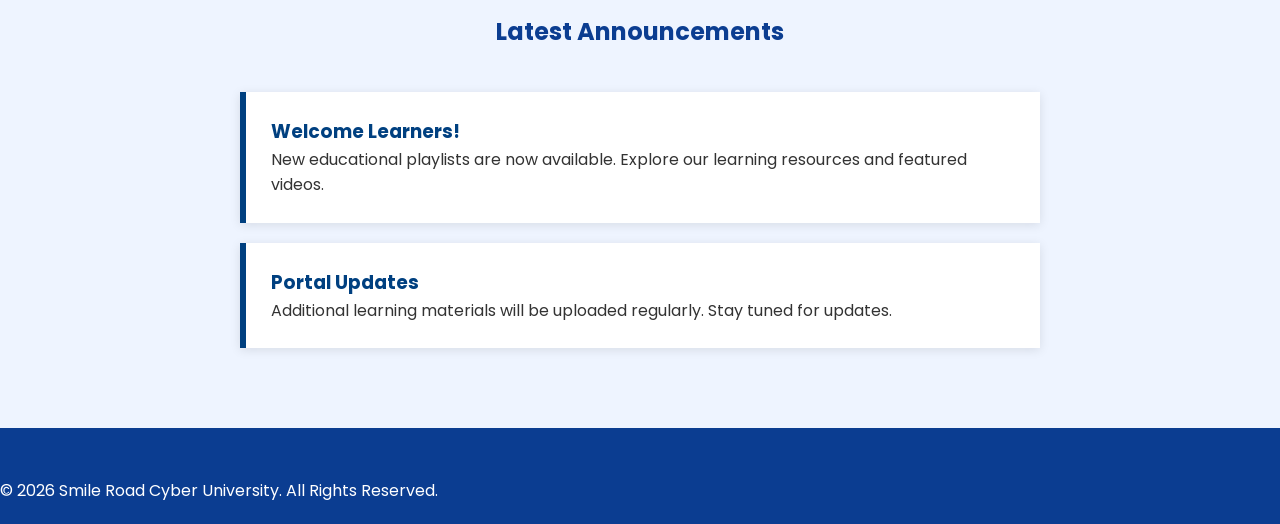
==== commit 364d05f3: "Update index.html" ====
--- a/index.html
+++ b/index.html
@@ -40,7 +40,7 @@
 <section class="hero">
 
     <div class="hero-content">
-        <h2>Welcome to Smile Road Learning Portal</h2>
+        <h2>Welcome to Smile Road Learning Hub</h2>
 
         <p>
             Learn Anytime. Learn Anywhere.
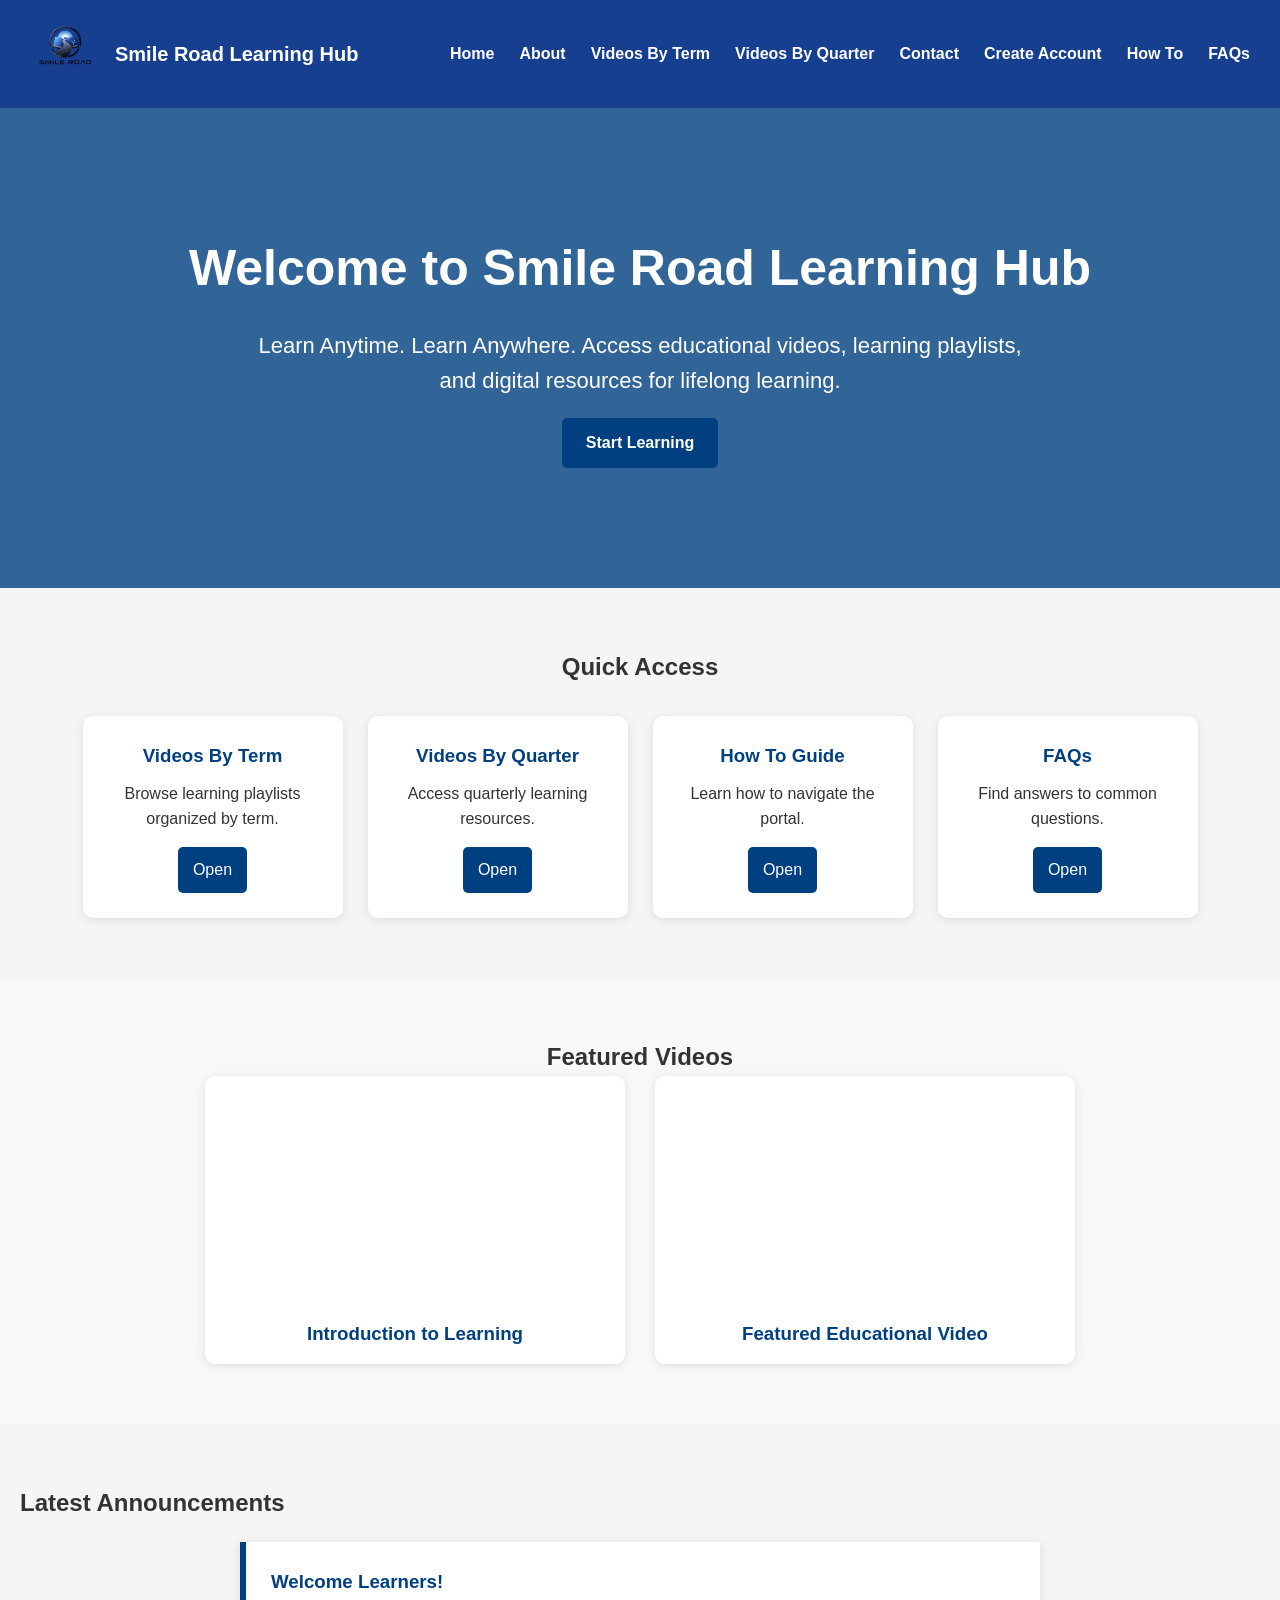
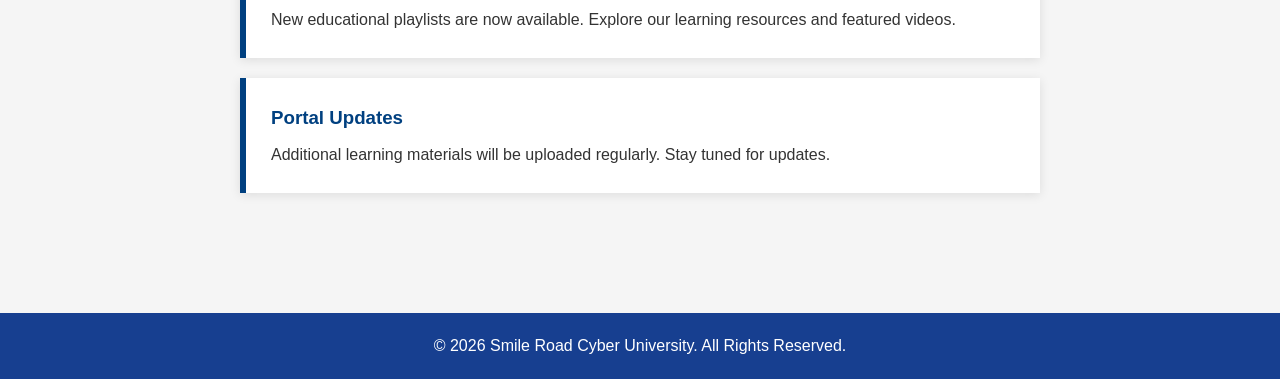
==== commit f5219488: "Update index.html" ====
--- a/index.html
+++ b/index.html
@@ -18,7 +18,10 @@
     <a href="index.html">
         <img src="assets/logos/logo.png" alt="Smile Road Logo">
     </a>
-    <h1>Smile Road Learning Hub</h1>
+
+    <div class="logo-text">
+        <p>Smile Road Learning Hub</p>
+    </div>
 </div>
 
     <nav>
--- a/css/style.css
+++ b/css/style.css
@@ -1,7 +1,6 @@
-/* ===================================
-   SMILE ROAD LEARNING PORTAL
-   MAIN STYLESHEET
-=================================== */
+/* ==================================
+   SMILE ROAD LEARNING HUB
+================================== */
 
 *{
     margin:0;
@@ -9,197 +8,152 @@
     box-sizing:border-box;
 }
 
-html{
-    scroll-behavior:smooth;
-}
-
 body{
-    font-family:'Poppins', sans-serif;
-    background:#f5f7fa;
+    font-family:Arial, Helvetica, sans-serif;
+    background:#f5f5f5;
     color:#333;
     line-height:1.6;
 }
 
-/* =====================
-   CONTAINER
-===================== */
-
-.container{
-    width:90%;
-    max-width:1200px;
-    margin:auto;
-}
-
-/* =====================
+/* ==================================
    HEADER
-===================== */
-
-header {
-    background: #173f90;
-    display: flex;
-    justify-content: space-between;
-    align-items: center;
-    padding: 10px 30px;
-    flex-wrap: wrap;
-}
-
-.logo {
-    display: flex;
-    align-items: center;
-    gap: 12px;
-}
-
-.logo img {
-    width: 60px;
-    height: auto;
-}
-
-.logo span {
-    color: white;
-    font-size: 28px;
-    font-weight: bold;
-    white-space: nowrap;
-}
-
-nav ul {
-    display: flex;
-    list-style: none;
-    gap: 20px;
-    margin: 0;
-    padding: 0;
-}
-
-nav a {
-    color: white;
-    text-decoration: none;
-    font-weight: 600;
-}
-
-/* =====================
+================================== */
+
+header{
+    background:#173f90;
+    display:flex;
+    justify-content:space-between;
+    align-items:center;
+    padding:15px 30px;
+    flex-wrap:wrap;
+}
+
+.logo{
+    display:flex;
+    align-items:center;
+    gap:15px;
+}
+
+.logo img{
+    width:70px;
+    height:auto;
+}
+
+.logo-text p{
+    color:white;
+    font-size:20px;
+    font-weight:bold;
+    margin:0;
+}
+
+/* ==================================
    NAVIGATION
-===================== */
+================================== */
 
 nav ul{
-    display:flex;
     list-style:none;
-    gap:20px;
+    display:flex;
+    gap:25px;
     flex-wrap:wrap;
 }
 
 nav ul li a{
+    color:white;
     text-decoration:none;
-    color:#fff;
-    font-weight:500;
+    font-weight:bold;
     transition:0.3s;
 }
 
-nav ul li a:hover,
-nav ul li a.active{
+nav ul li a:hover{
     color:#ffd700;
 }
 
-/* =====================
-   HERO
-===================== */
+/* ==================================
+   HERO SECTION
+================================== */
 
 .hero{
     background:linear-gradient(
-        rgba(0,0,0,0.55),
-        rgba(0,0,0,0.55)
-    ),
-    url('../images/banner.jpg');
-
-    background-size:cover;
-    background-position:center;
-    min-height:500px;
-
-    display:flex;
-    justify-content:center;
-    align-items:center;
-    text-align:center;
-
-    color:white;
-    padding:40px;
-}
-
-.hero-content{
+        rgba(0,64,128,0.8),
+        rgba(0,64,128,0.8)
+    );
+    color:white;
+    text-align:center;
+    padding:120px 20px;
+}
+
+.hero h2{
+    font-size:50px;
+    margin-bottom:20px;
+}
+
+.hero p{
+    font-size:22px;
     max-width:800px;
-}
-
-.hero h2{
-    font-size:3rem;
-    margin-bottom:20px;
-}
-
-.hero p{
-    font-size:1.15rem;
-    margin-bottom:25px;
-}
-
-/* =====================
+    margin:auto;
+}
+
+/* ==================================
    BUTTONS
-===================== */
+================================== */
 
 .btn{
     display:inline-block;
-    background:#ffd700;
-    color:#000;
+    background:#004080;
+    color:white;
     text-decoration:none;
     padding:12px 25px;
-    border-radius:6px;
-    font-weight:600;
-    margin:5px;
-    transition:.3s;
+    margin-top:20px;
+    border-radius:5px;
 }
 
 .btn:hover{
-    transform:translateY(-2px);
-}
-
-.btn-secondary{
-    background:white;
-}
-
-/* =====================
-   SECTION
-===================== */
-
-section{
-    padding:70px 0;
-}
-
-section h2{
-    text-align:center;
-    margin-bottom:40px;
-    color:#0b3d91;
-}
-
-/* =====================
-   CARDS
-===================== */
-
-.cards{
-    display:grid;
-    grid-template-columns:repeat(auto-fit,minmax(250px,1fr));
+    background:#0066cc;
+}
+
+/* ==================================
+   PAGE BANNER
+================================== */
+
+.page-banner{
+    background:#f0f0f0;
+    text-align:center;
+    padding:70px 20px;
+}
+
+.page-banner h2{
+    color:#004080;
+    margin-bottom:15px;
+}
+
+.page-banner p{
+    font-size:18px;
+}
+
+/* ==================================
+   PLAYLISTS
+================================== */
+
+.playlist-container{
+    display:flex;
+    flex-wrap:wrap;
+    justify-content:center;
     gap:25px;
+    padding:50px 20px;
 }
 
 .card{
-    background:white;
-    border-radius:12px;
+    width:260px;
+    background:white;
     padding:25px;
-    box-shadow:0 3px 12px rgba(0,0,0,.08);
-    transition:.3s;
-    text-align:center;
-}
-
-.card:hover{
-    transform:translateY(-6px);
+    border-radius:10px;
+    text-align:center;
+    box-shadow:0 2px 10px rgba(0,0,0,0.1);
 }
 
 .card h3{
-    margin-bottom:15px;
-    color:#0b3d91;
+    color:#004080;
+    margin-bottom:15px;
 }
 
 .card p{
@@ -207,651 +161,370 @@
 }
 
 .card a{
+    display:inline-block;
+    background:#004080;
+    color:white;
     text-decoration:none;
-    color:#0b3d91;
-    font-weight:bold;
-}
-
-/* =====================
+    padding:10px 18px;
+    border-radius:5px;
+}
+
+.card a:hover{
+    background:#0066cc;
+}
+
+/* ==================================
    FEATURED VIDEOS
-===================== */
+================================== */
+
+.featured-videos{
+    padding:60px 20px;
+    text-align:center;
+}
+
+.featured-videos h2{
+    color:#004080;
+    margin-bottom:30px;
+}
 
 .video-grid{
-    display:grid;
-    grid-template-columns:repeat(auto-fit,minmax(320px,1fr));
+    display:flex;
+    flex-wrap:wrap;
+    justify-content:center;
     gap:30px;
 }
 
 .video-card{
+    width:420px;
     background:white;
     border-radius:10px;
     overflow:hidden;
-    box-shadow:0 4px 12px rgba(0,0,0,.08);
+    box-shadow:0 2px 10px rgba(0,0,0,0.1);
 }
 
 .video-card iframe{
     width:100%;
-    height:220px;
     border:none;
 }
 
 .video-card h3{
-    padding:15px 15px 5px;
-}
-
-.video-card p{
-    padding:0 15px 15px;
-}
-
-/* =====================
-   ANNOUNCEMENTS
-===================== */
-
-.announcements{
-    background:#eef4ff;
-}
-
-.announcement-box{
-    background:white;
-    padding:30px;
-    border-radius:12px;
-    text-align:center;
-    box-shadow:0 3px 10px rgba(0,0,0,.08);
-}
-
-.announcement-box h3{
-    color:#0b3d91;
-    margin-bottom:15px;
-}
-
-/* =====================
-   FOOTER
-===================== */
-
-footer{
-    background:#0b3d91;
-    color:white;
-    padding:50px 0 20px;
-}
-
-.footer-grid{
-    display:grid;
-    grid-template-columns:repeat(auto-fit,minmax(250px,1fr));
+    padding:15px;
+    color:#004080;
+}
+
+/* ==================================
+   CONTACT PAGE
+================================== */
+
+.contact-section{
+    display:flex;
+    flex-wrap:wrap;
     gap:30px;
-}
-
-.footer-grid h3{
-    margin-bottom:15px;
-    color:#ffd700;
-}
-
-.footer-grid ul{
-    list-style:none;
-}
-
-.footer-grid ul li{
-    margin-bottom:10px;
-}
-
-.footer-grid ul li a{
-    color:white;
-    text-decoration:none;
-}
-
-.footer-grid ul li a:hover{
-    color:#ffd700;
-}
-
-footer hr{
-    margin:30px 0;
+    padding:50px;
+}
+
+.contact-info,
+.contact-form{
+    flex:1;
+    min-width:300px;
+}
+
+.contact-form form{
+    display:flex;
+    flex-direction:column;
+}
+
+.contact-form input,
+.contact-form textarea{
+    padding:12px;
+    margin-bottom:15px;
+    border:1px solid #ccc;
+    border-radius:5px;
+}
+
+.contact-form button{
+    background:#004080;
+    color:white;
     border:none;
-    height:1px;
-    background:rgba(255,255,255,.2);
-}
-
-.copyright{
-    text-align:center;
-}
-
-/* =====================
+    padding:12px;
+    border-radius:5px;
+    cursor:pointer;
+}
+
+.contact-form button:hover{
+    background:#0066cc;
+}
+
+/* ==================================
+   ACCOUNT PAGE
+================================== */
+
+.account-section{
+    display:flex;
+    flex-wrap:wrap;
+    gap:25px;
+    justify-content:center;
+    padding:50px;
+}
+
+.account-card{
+    width:320px;
+    background:white;
+    padding:25px;
+    border-radius:10px;
+    box-shadow:0 2px 10px rgba(0,0,0,0.1);
+}
+
+.account-card h3{
+    color:#004080;
+    margin-bottom:15px;
+}
+
+.account-card ul,
+.account-card ol{
+    padding-left:20px;
+}
+
+/* ==================================
+   HOW TO PAGE
+================================== */
+
+.howto-section{
+    display:flex;
+    flex-wrap:wrap;
+    justify-content:center;
+    gap:25px;
+    padding:50px;
+}
+
+.step-card{
+    width:280px;
+    background:white;
+    padding:25px;
+    border-radius:10px;
+    text-align:center;
+    box-shadow:0 2px 10px rgba(0,0,0,0.1);
+}
+
+.step-number{
+    width:60px;
+    height:60px;
+    line-height:60px;
+    border-radius:50%;
+    background:#004080;
+    color:white;
+    font-size:24px;
+    margin:auto;
+    margin-bottom:15px;
+}
+
+.step-card h3{
+    color:#004080;
+}
+
+/* ==================================
+   FAQ PAGE
+================================== */
+
+.faq-container{
+    max-width:900px;
+    margin:auto;
+    padding:40px 20px;
+}
+
+.faq-item{
+    background:white;
+    margin-bottom:15px;
+    border-radius:8px;
+    padding:15px;
+    box-shadow:0 2px 8px rgba(0,0,0,0.1);
+}
+
+.faq-item summary{
+    font-weight:bold;
+    cursor:pointer;
+    color:#004080;
+    font-size:18px;
+}
+
+.faq-item p{
+    margin-top:15px;
+}
+
+/* ==================================
    TABLES
-===================== */
+================================== */
 
 table{
     width:100%;
     border-collapse:collapse;
-    margin-top:20px;
 }
 
 table th,
 table td{
     border:1px solid #ddd;
-    padding:12px;
-    text-align:left;
+    padding:10px;
 }
 
 table th{
-    background:#0b3d91;
-    color:white;
-}
-
-/* =====================
-   FORMS
-===================== */
-
-form{
-    background:white;
-    padding:30px;
-    border-radius:12px;
-    box-shadow:0 3px 10px rgba(0,0,0,.08);
-}
-
-form label{
-    display:block;
-    margin-bottom:5px;
-    font-weight:600;
-}
-
-form input,
-form textarea,
-form select{
-    width:100%;
-    padding:12px;
-    margin-bottom:15px;
-    border:1px solid #ccc;
-    border-radius:6px;
-}
-
-form button{
-    background:#0b3d91;
-    color:white;
-    border:none;
-    padding:12px 20px;
-    border-radius:6px;
-    cursor:pointer;
-}
-
-form button:hover{
-    opacity:.9;
-}
-
-/* =====================
-   FAQS
-===================== */
-
-.faq-item{
-    background:white;
-    margin-bottom:15px;
-    border-radius:8px;
-    overflow:hidden;
-    box-shadow:0 3px 10px rgba(0,0,0,.08);
-}
-
-.faq-question{
-    background:#0b3d91;
-    color:white;
-    padding:15px;
-    cursor:pointer;
-    font-weight:600;
-}
-
-.faq-answer{
-    padding:15px;
-}
-
-/* =====================
-   CONTACT
-===================== */
-
-.contact-info{
-    display:grid;
-    grid-template-columns:repeat(auto-fit,minmax(250px,1fr));
-    gap:25px;
-}
-
-.contact-card{
-    background:white;
-    padding:25px;
-    border-radius:12px;
-    text-align:center;
-    box-shadow:0 3px 10px rgba(0,0,0,.08);
-}
-
-/* =====================
-   UTILITIES
-===================== */
-
-.text-center{
-    text-align:center;
-}
-
-.mt-1{margin-top:10px;}
-.mt-2{margin-top:20px;}
-.mt-3{margin-top:30px;}
-.mt-4{margin-top:40px;}
-.mt-5{margin-top:50px;}
-
-.mb-1{margin-bottom:10px;}
-.mb-2{margin-bottom:20px;}
-.mb-3{margin-bottom:30px;}
-.mb-4{margin-bottom:40px;}
-.mb-5{margin-bottom:50px;}
-
-/* =====================
-   MOBILE RESPONSIVE
-===================== */
-
-@media(max-width:992px){
-
-    header .container{
+    background:#004080;
+    color:white;
+}
+
+/* ==================================
+   FOOTER
+================================== */
+
+footer{
+    background:#173f90;
+    color:white;
+    text-align:center;
+    padding:20px;
+    margin-top:40px;
+}
+
+/* ==================================
+   MOBILE
+================================== */
+
+@media(max-width:768px){
+
+    header{
         flex-direction:column;
-        gap:20px;
+        text-align:center;
+    }
+
+    .logo{
+        flex-direction:column;
     }
 
     nav ul{
         justify-content:center;
+        margin-top:15px;
     }
 
     .hero h2{
-        font-size:2.3rem;
-    }
-
-}
-
-@media(max-width:768px){
-
-    .hero{
-        min-height:400px;
-        padding:25px;
-    }
-
-    .hero h2{
-        font-size:2rem;
+        font-size:34px;
     }
 
     .hero p{
-        font-size:1rem;
-    }
-
-    nav ul{
-        flex-direction:column;
-        text-align:center;
-    }
-
-    .logo-area{
-        flex-direction:column;
-        text-align:center;
-    }
-
-}
-
-@media(max-width:480px){
-
-    .hero h2{
-        font-size:1.6rem;
-    }
-
-    .btn{
-        display:block;
+        font-size:18px;
+    }
+
+    .video-card{
         width:100%;
-        margin-bottom:10px;
-    }
-
-}
-.featured-videos {
-    padding: 50px 20px;
-    text-align: center;
-}
-
-.video-grid {
-    display: flex;
-    flex-wrap: wrap;
-    justify-content: center;
-    gap: 30px;
-    margin-top: 30px;
-}
-
-.video-card {
-    width: 400px;
-    background: #ffffff;
-    border-radius: 10px;
-    padding: 15px;
-    box-shadow: 0 2px 10px rgba(0,0,0,0.1);
-}
-
-.video-card h3 {
-    margin-top: 15px;
-    color: #004080;
-}
-.page-banner {
-    text-align: center;
-    padding: 50px 20px;
-    background: #f4f4f4;
-}
-
-.playlist-container {
-    display: flex;
-    flex-wrap: wrap;
-    justify-content: center;
-    gap: 20px;
-    padding: 40px;
-}
-
-.card {
-    background: white;
-    width: 250px;
-    padding: 20px;
-    border-radius: 10px;
-    box-shadow: 0 2px 10px rgba(0,0,0,0.1);
-    text-align: center;
-}
-
-.card h3 {
-    color: #004080;
-    margin-bottom: 10px;
-}
-
-.card a {
-    display: inline-block;
-    margin-top: 15px;
-    text-decoration: none;
-    background: #004080;
-    color: white;
-    padding: 10px 15px;
-    border-radius: 5px;
-}
-
-.card a:hover {
-    background: #0066cc;
-}
-.contact-section {
-    display: flex;
-    flex-wrap: wrap;
-    gap: 40px;
-    padding: 50px;
-}
-
-.contact-info,
-.contact-form {
-    flex: 1;
-    min-width: 300px;
-}
-
-.contact-info h3,
-.contact-form h3 {
-    margin-bottom: 20px;
-    color: #004080;
-}
-
-.contact-info p {
-    margin-bottom: 15px;
-}
-
-.contact-form form {
-    display: flex;
-    flex-direction: column;
-}
-
-.contact-form label {
-    margin-top: 15px;
-    margin-bottom: 5px;
-    font-weight: bold;
-}
-
-.contact-form input,
-.contact-form textarea {
-    padding: 12px;
-    border: 1px solid #cccccc;
-    border-radius: 5px;
-}
-
-.contact-form button {
-    margin-top: 20px;
-    padding: 12px;
-    background: #004080;
-    color: white;
-    border: none;
-    border-radius: 5px;
-    cursor: pointer;
-}
-
-.contact-form button:hover {
-    background: #0066cc;
-}
-
-.map-section {
-    padding: 50px;
-    text-align: center;
-}
-
-.map-section h2 {
-    margin-bottom: 20px;
-    color: #004080;
-}
-.account-section {
-    display: flex;
-    flex-wrap: wrap;
-    gap: 25px;
-    padding: 50px;
-    justify-content: center;
-}
-
-.account-card {
-    background: #ffffff;
-    width: 320px;
-    padding: 25px;
-    border-radius: 10px;
-    box-shadow: 0 2px 10px rgba(0,0,0,0.1);
-}
-
-.account-card h3 {
-    color: #004080;
-    margin-bottom: 15px;
-}
-
-.account-card ol,
-.account-card ul {
-    padding-left: 20px;
-}
-
-.account-card li {
-    margin-bottom: 10px;
-}
-
-.btn-primary {
-    display: inline-block;
-    margin-top: 15px;
-    padding: 10px 18px;
-    background: #004080;
-    color: white;
-    text-decoration: none;
-    border-radius: 5px;
-}
-
-.btn-primary:hover {
-    background: #0066cc;
-}
-.howto-section {
-    display: flex;
-    flex-wrap: wrap;
-    justify-content: center;
-    gap: 25px;
-    padding: 50px;
-}
-
-.step-card {
-    width: 280px;
-    background: #ffffff;
-    padding: 25px;
-    border-radius: 10px;
-    text-align: center;
-    box-shadow: 0 2px 10px rgba(0,0,0,0.1);
-}
-
-.step-number {
-    width: 60px;
-    height: 60px;
-    line-height: 60px;
-    margin: 0 auto 15px;
-    background: #004080;
-    color: white;
-    font-size: 24px;
-    font-weight: bold;
-    border-radius: 50%;
-}
-
-.step-card h3 {
-    color: #004080;
-    margin-bottom: 10px;
-}
-
-.learning-tips {
-    padding: 50px;
-    background: #f5f5f5;
-}
-
-.learning-tips h2 {
-    text-align: center;
-    color: #004080;
-    margin-bottom: 20px;
-}
-
-.learning-tips ul {
-    max-width: 700px;
-    margin: auto;
-}
-
-.learning-tips li {
-    margin-bottom: 12px;
-    font-size: 17px;
-}
-.faq-container {
-    max-width: 900px;
-    margin: 50px auto;
-    padding: 20px;
-}
-
-.faq-item {
-    background: #ffffff;
-    margin-bottom: 15px;
-    border-radius: 8px;
-    padding: 15px;
-    box-shadow: 0 2px 8px rgba(0,0,0,0.1);
-}
-
-.faq-item summary {
-    cursor: pointer;
-    font-weight: bold;
-    color: #004080;
-    font-size: 18px;
-}
-
-.faq-item p {
-    margin-top: 15px;
-    line-height: 1.6;
-}
-/* HERO */
-
-.hero {
-    background: linear-gradient(
-        rgba(0,64,128,0.8),
-        rgba(0,64,128,0.8)
-    ),
-    url('../images/banner.jpg');
-
-    background-size: cover;
-    background-position: center;
-
-    color: white;
-    text-align: center;
-    padding: 120px 20px;
-}
-
-.hero h2 {
-    font-size: 42px;
-    margin-bottom: 20px;
-}
-
-.hero p {
-    max-width: 800px;
-    margin: auto;
-    font-size: 20px;
-}
-
-/* QUICK LINKS */
-
-.quick-links {
-    padding: 60px 20px;
-    text-align: center;
-}
-
-.quick-grid {
-    display: flex;
-    flex-wrap: wrap;
-    gap: 25px;
-    justify-content: center;
-}
-
-.quick-card {
-    width: 250px;
-    background: white;
-    padding: 20px;
-    border-radius: 10px;
-    box-shadow: 0 2px 10px rgba(0,0,0,.1);
-}
-
-.quick-card h3 {
-    color: #004080;
-}
-
-.quick-card a {
-    display: inline-block;
-    margin-top: 15px;
-    background: #004080;
-    color: white;
-    padding: 10px 20px;
-    text-decoration: none;
-    border-radius: 5px;
-}
-
-/* FEATURED HOME */
-
-.featured-home {
-    padding: 60px 20px;
-    background: #f5f5f5;
-    text-align: center;
-}
-
-/* ANNOUNCEMENTS */
-
-.announcements {
-    padding: 60px 20px;
-}
-
-.announcement-card {
-    background: white;
-    margin: 20px auto;
-    max-width: 800px;
-    padding: 25px;
-    border-left: 6px solid #004080;
-    box-shadow: 0 2px 10px rgba(0,0,0,.1);
-}
-
-.announcement-card h3 {
-    color: #004080;
-}
-.logo {
-    display: flex;
-    align-items: center;
-    gap: 15px;
-}
-
-.logo img {
-    width: 80px;
-    height: auto;
-}
-
-.logo h1 {
-    color: white;
-    margin: 0;
-}
+    }
+
+    .card{
+        width:100%;
+    }
+}
+/* ==================================
+   LOGO TITLE
+================================== */
+
+.logo h1{
+    color:white;
+    font-size:20px;
+    margin:0;
+    white-space:nowrap;
+}
+
+/* ==================================
+   PRIMARY BUTTON
+================================== */
+
+.btn-primary{
+    display:inline-block;
+    background:#004080;
+    color:white;
+    text-decoration:none;
+    padding:12px 24px;
+    border-radius:5px;
+    margin-top:20px;
+    font-weight:bold;
+}
+
+.btn-primary:hover{
+    background:#0066cc;
+}
+
+/* ==================================
+   QUICK LINKS
+================================== */
+
+.quick-links{
+    padding:60px 20px;
+    text-align:center;
+}
+
+.quick-grid{
+    display:flex;
+    flex-wrap:wrap;
+    justify-content:center;
+    gap:25px;
+    margin-top:30px;
+}
+
+.quick-card{
+    width:260px;
+    background:white;
+    padding:25px;
+    border-radius:10px;
+    box-shadow:0 2px 10px rgba(0,0,0,.1);
+}
+
+.quick-card h3{
+    color:#004080;
+    margin-bottom:10px;
+}
+
+.quick-card p{
+    margin-bottom:15px;
+}
+
+.quick-card a{
+    display:inline-block;
+    background:#004080;
+    color:white;
+    text-decoration:none;
+    padding:10px 15px;
+    border-radius:5px;
+}
+
+.quick-card a:hover{
+    background:#0066cc;
+}
+
+/* ==================================
+   FEATURED HOME
+================================== */
+
+.featured-home{
+    padding:60px 20px;
+    text-align:center;
+    background:#f8f8f8;
+}
+
+/* ==================================
+   ANNOUNCEMENTS
+================================== */
+
+.announcements{
+    padding:60px 20px;
+}
+
+.announcement-card{
+    background:white;
+    max-width:800px;
+    margin:20px auto;
+    padding:25px;
+    border-left:6px solid #004080;
+    box-shadow:0 2px 10px rgba(0,0,0,.1);
+}
+
+.announcement-card h3{
+    color:#004080;
+    margin-bottom:10px;
+}
+
